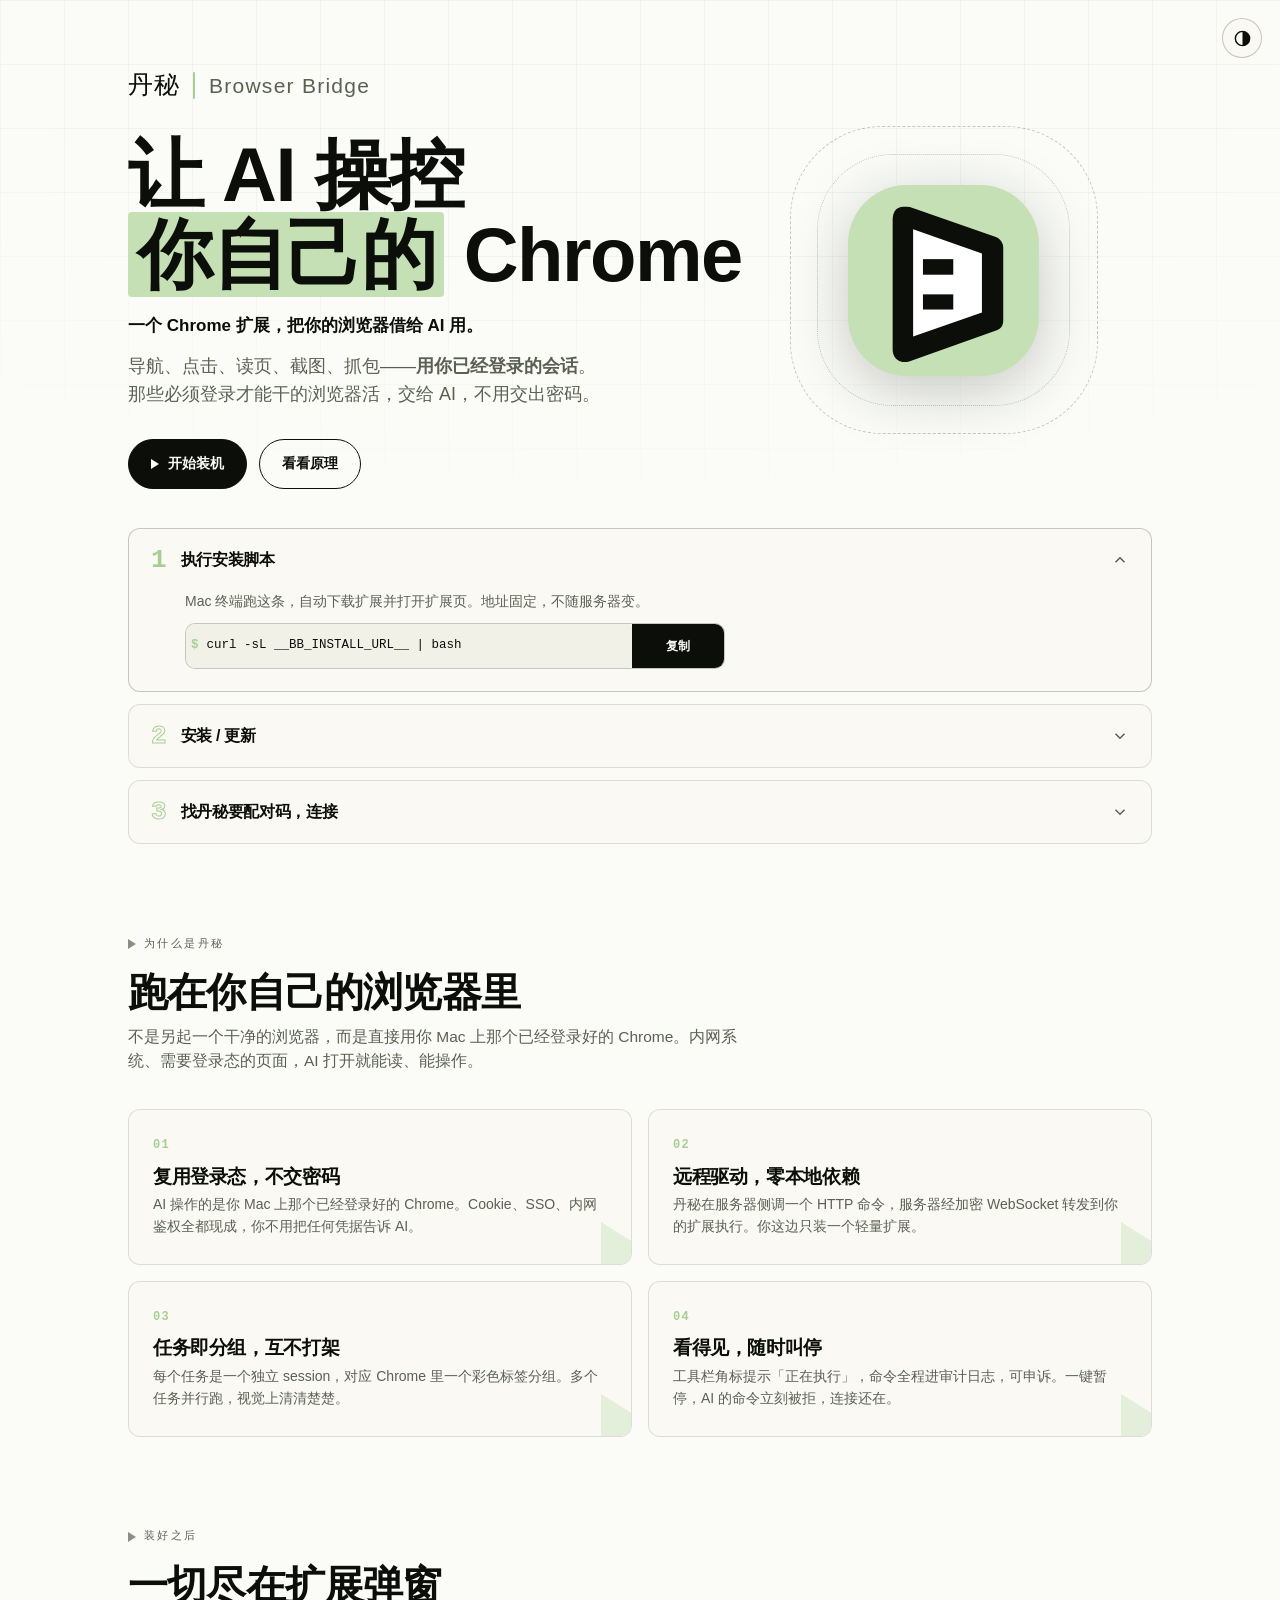
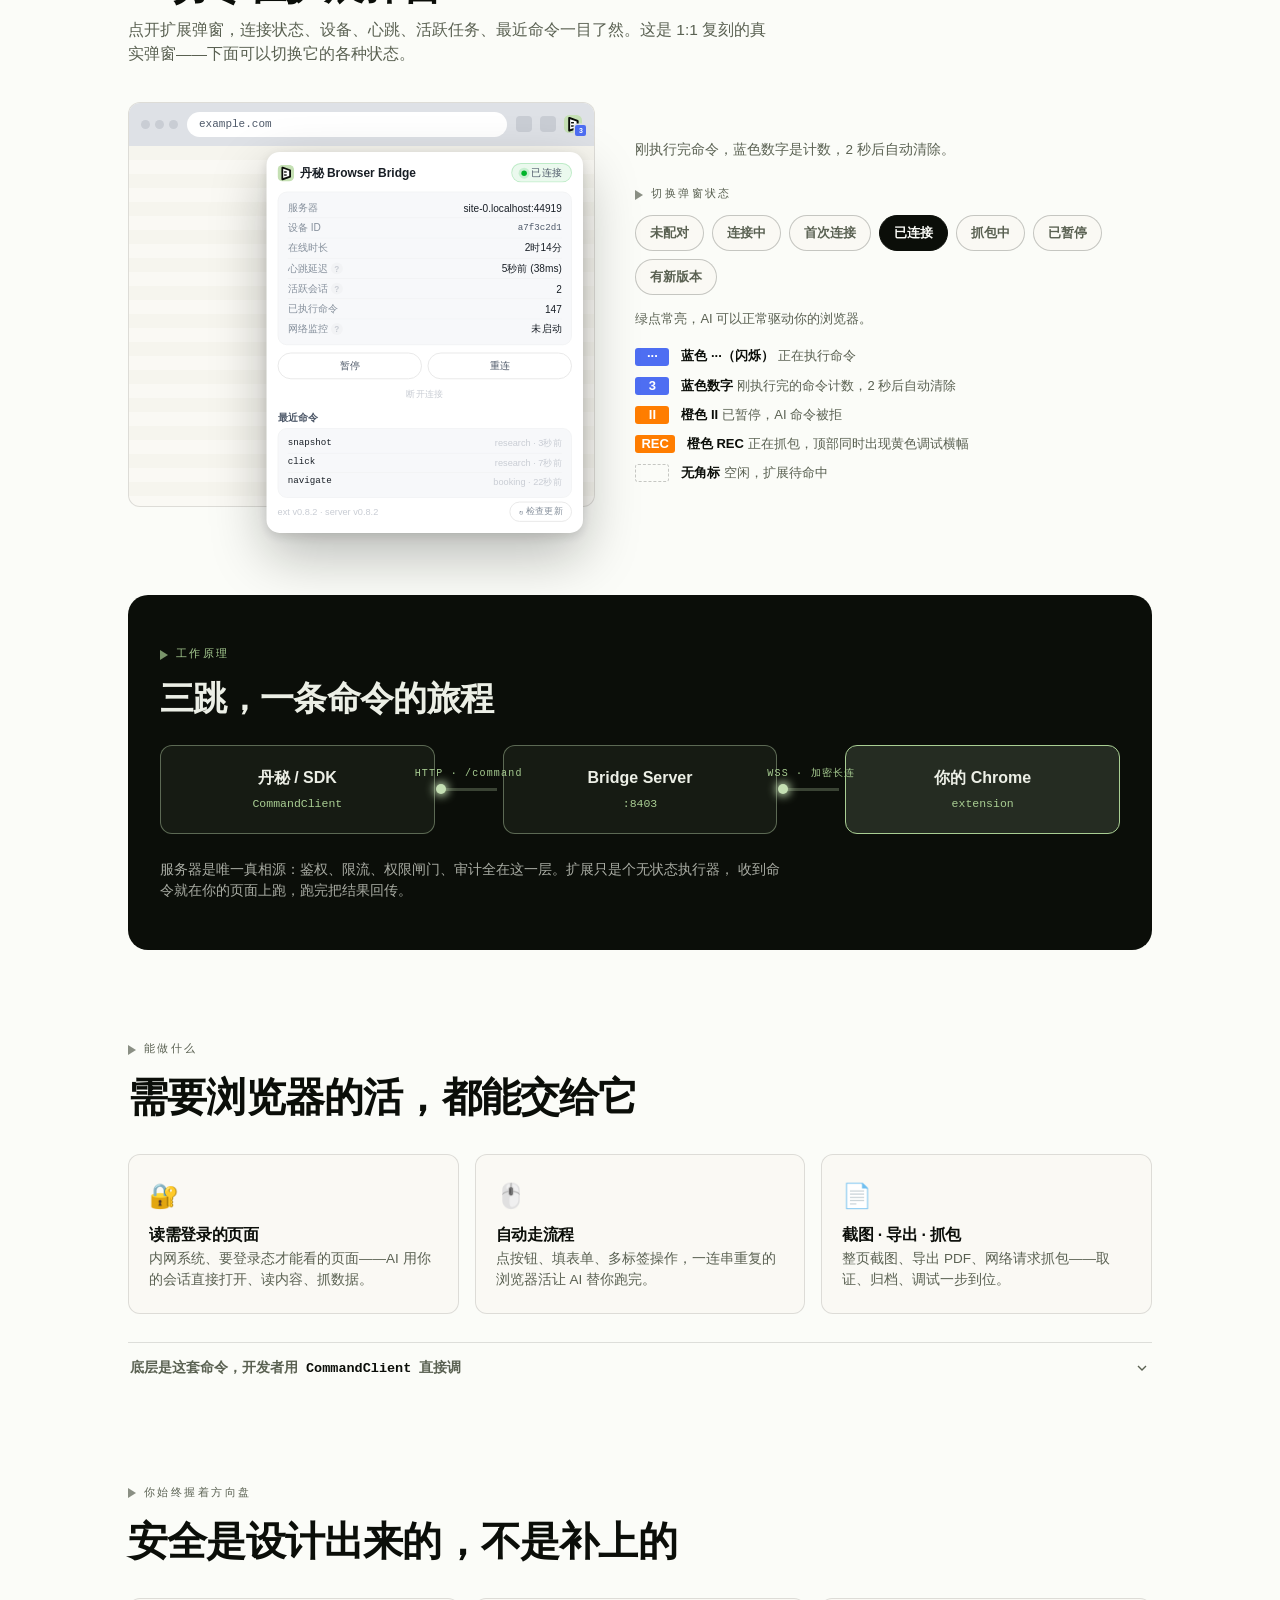
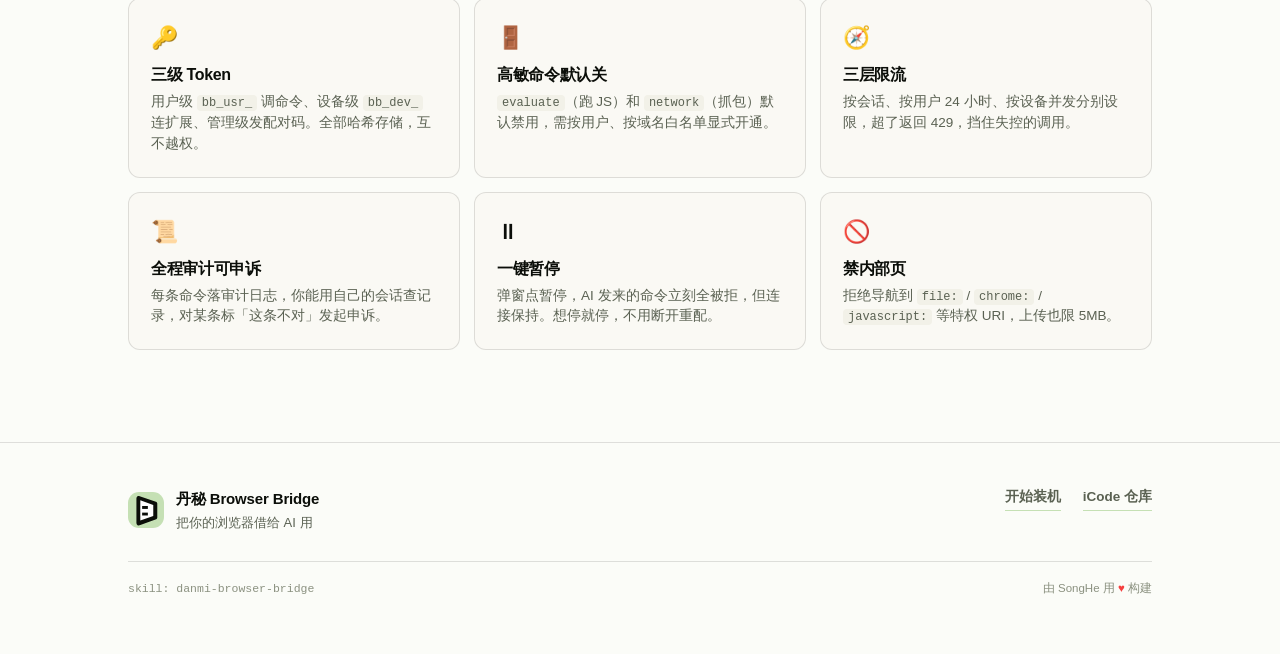
==== web/index.html @ 087a88fe "init: danmi-browser-bridge (open-source baseline) 跨机器 Chrome 自动化：AI Agent 从 server 驱动用户 Mac 上 Chrome" ====
<!doctype html>
<html lang="zh-CN">
<head>
<meta charset="utf-8">
<meta name="viewport" content="width=device-width, initial-scale=1">
<link rel="icon" type="image/svg+xml" href="data:image/svg+xml,%3Csvg%20width%3D%22128%22%20height%3D%22128%22%20viewBox%3D%2240%2037%20466%20466%22%20fill%3D%22none%22%20xmlns%3D%22http%3A%2F%2Fwww.w3.org%2F2000%2Fsvg%22%3E%20%3Crect%20x%3D%2240%22%20y%3D%2237%22%20width%3D%22466%22%20height%3D%22466%22%20rx%3D%22143%22%20fill%3D%22%23C5E0B4%22%2F%3E%20%3Cpath%20d%3D%22M176%2090%20C166%2090%20158%2094%20154%20101%20C151%20106%20149%20113%20149%20122%20V438%20C149%20451%20154%20460%20164%20466%20C171%20470%20182%20470%20191%20467%20L405%20391%20C414%20388%20419%20379%20419%20368%20V190%20C419%20178%20412%20169%20401%20164%20L191%2091%20C186%2090%20181%2090%20176%2090Z%22%20fill%3D%22black%22%2F%3E%20%3Cpolygon%20points%3D%22199%2C145%20367%2C204%20367%2C348%20199%2C407%22%20fill%3D%22white%22%2F%3E%20%3Crect%20x%3D%22223%22%20y%3D%22218%22%20width%3D%2274%22%20height%3D%2238%22%20fill%3D%22black%22%2F%3E%20%3Crect%20x%3D%22223%22%20y%3D%22304%22%20width%3D%2274%22%20height%3D%2237%22%20fill%3D%22black%22%2F%3E%20%3C%2Fsvg%3E">
<title>丹秘 Browser Bridge — 让 AI 操控你自己的 Chrome</title>
<style>
  /* ============================================================
     丹秘 Browser Bridge · 产品介绍页
     创意方向：「一盒会运行的磁带」— 鼠尾草绿 + 黑白几何 + 播放母题
     视觉语言取自 extension logo（icon.svg）
     ============================================================ */

  :root {
    /* —— 品牌世界：鼠尾草绿（logo 底色）—— */
    --sage:        #C5E0B4;
    --sage-deep:   #A9CE93;
    --sage-faint:  #E3EFDA;
    --sage-wash:   #EFF5E9;

    /* —— 骨架：黑白 —— */
    --ink:         #0B0E09;
    --ink-soft:    #2C3326;
    --paper:       #FAF9F4;
    --paper-2:     #F2F1E8;

    --bg:          #FBFCF8;
    --text:        #0B0E09;
    --muted:       #5A6152;
    --faint:       #8B9180;
    --line:        rgba(11,14,9,0.12);
    --line-2:      rgba(11,14,9,0.22);

    /* —— popup 实物展品：保持真实扩展蓝 —— */
    --pp-blue:     #4E6EF2;
    --pp-green:    #00B42A;
    --pp-orange:   #FF7D00;
    --pp-red:      #F53F3F;

    --mono: ui-monospace, "SF Mono", "JetBrains Mono", "Cascadia Code", Menlo, Consolas, monospace;
    --sans: -apple-system, BlinkMacSystemFont, "PingFang SC", "Hiragino Sans GB", "Microsoft YaHei", "Segoe UI", sans-serif;

    --r-sm: 6px;
    --r-md: 12px;
    --r-lg: 20px;
  }
  :root[data-theme='dark'] {
    --sage:        #8FBF77;
    --sage-deep:   #A9CE93;
    --sage-faint:  #243021;
    --sage-wash:   #1A231A;

    --ink:         #ECEFE6;
    --ink-soft:    #C5CBBC;
    --paper:       #161A14;
    --paper-2:     #1E241B;

    --bg:          #0E120D;
    --text:        #ECEFE6;
    --muted:       #9AA38E;
    --faint:       #69715E;
    --line:        rgba(236,239,230,0.12);
    --line-2:      rgba(236,239,230,0.22);
  }

  * { box-sizing: border-box; margin: 0; padding: 0; }

  html { scroll-behavior: smooth; }
  body {
    background: var(--bg);
    color: var(--text);
    font-family: var(--sans);
    -webkit-font-smoothing: antialiased;
    text-rendering: optimizeLegibility;
    line-height: 1.55;
    overflow-x: hidden;
  }

  /* 颗粒/网格氛围底 —— 不靠图片，纯 CSS */
  body::before {
    content: "";
    position: fixed; inset: 0;
    background-image:
      linear-gradient(var(--line) 1px, transparent 1px),
      linear-gradient(90deg, var(--line) 1px, transparent 1px);
    background-size: 64px 64px;
    opacity: 0.35;
    pointer-events: none;
    z-index: 0;
    mask-image: radial-gradient(ellipse 120% 80% at 50% 0%, #000 30%, transparent 75%);
    -webkit-mask-image: radial-gradient(ellipse 120% 80% at 50% 0%, #000 30%, transparent 75%);
  }

  .wrap { position: relative; z-index: 1; max-width: 1080px; margin: 0 auto; padding: 0 28px; }

  a { color: inherit; text-decoration: none; }

  /* —— mono 大写小标签（贯穿全站的节奏元素）—— */
  .label {
    font-family: var(--mono);
    font-size: 11px;
    letter-spacing: 0.22em;
    text-transform: uppercase;
    color: var(--muted);
    display: inline-flex; align-items: center; gap: 8px;
  }
  .label::before {
    content: ""; width: 0; height: 0;
    border-style: solid;
    border-width: 5px 0 5px 8px;
    border-color: transparent transparent transparent currentColor;
    opacity: 0.7;
  }

  h1, h2, h3 { font-weight: 800; letter-spacing: -0.02em; line-height: 1.05; }
  code, pre, .mono { font-family: var(--mono); }
  /* —— 主题切换 —— */
  .theme-toggle {
    position: fixed; top: 18px; right: 18px; z-index: 100;
    width: 40px; height: 40px;
    border: 1.5px solid var(--line-2);
    border-radius: 50%;
    background: var(--paper);
    color: var(--text);
    cursor: pointer;
    display: grid; place-items: center;
    transition: transform .2s, border-color .2s, background .2s;
  }
  .theme-toggle:hover { transform: rotate(-15deg) scale(1.08); border-color: var(--ink); }
  .theme-toggle svg { width: 19px; height: 19px; }
  .theme-toggle .ic { display: none; }
  :root:not([data-theme]) .ic-auto,
  :root[data-theme='light'] .ic-light,
  :root[data-theme='dark']  .ic-dark { display: block; }

  /* ============== HERO ============== */
  .hero { padding: 72px 0 24px; position: relative; overflow: hidden; }
  #heroParticles {
    position: absolute; inset: 0; width: 100%; height: 100%;
    z-index: 0; pointer-events: none;
    /* 让粒子向边缘淡出，中心（标题/logo）最清晰 */
    -webkit-mask-image: radial-gradient(ellipse 120% 100% at 50% 45%, #000 75%, transparent 100%);
    mask-image: radial-gradient(ellipse 120% 100% at 50% 45%, #000 75%, transparent 100%);
  }
  .hero .wrap { position: relative; z-index: 1; }
  .hero-grid {
    display: grid; grid-template-columns: 1.15fr 0.85fr;
    gap: 48px; align-items: center;
  }
  @media (max-width: 820px) { .hero-grid { grid-template-columns: 1fr; gap: 36px; } }

  /* —— 品牌字标：竖线分隔 · 细体丹秘（D2）—— */
  .brand-name {
    display: inline-flex; align-items: center; gap: 14px;
    font-size: clamp(22px, 3.4vw, 30px);
    letter-spacing: -0.01em; line-height: 1;
    margin-bottom: 18px;
  }
  .brand-name .cn {
    font-weight: 500; color: var(--ink);
    letter-spacing: .06em; font-size: .82em;
    margin-right: -.06em;
  }
  .brand-name .bar { width: 1.5px; height: .9em; background: var(--sage-deep); border-radius: 1px; }
  .brand-name .en { font-weight: 400; color: var(--muted); font-size: .7em; letter-spacing: .06em; }

  .hero h1 {
    font-size: clamp(40px, 7vw, 76px);
    margin: 18px 0 22px;
  }
  .hero h1 .accent {
    background: var(--sage);
    color: var(--ink);
    padding: 0 0.12em;
    box-decoration-break: clone;
    -webkit-box-decoration-break: clone;
    border-radius: 4px;
  }
  /* 「你自己的 Chrome」整段强制同一行，不被高亮块的 padding 挤断 */
  .hero h1 .hl-line { white-space: nowrap; }
  .hero .tagline {
    font-size: clamp(15px, 1.8vw, 17px);
    font-weight: 600; color: var(--text);
    margin: -4px 0 14px;
  }
  .hero .lead {
    font-size: clamp(15px, 1.9vw, 18px);
    color: var(--muted);
    max-width: 32em;
    margin-bottom: 30px;
  }

  /* 巨型 logo glyph */
  .glyph-stage {
    aspect-ratio: 1; width: 100%; max-width: 340px;
    margin: 0 auto;
    position: relative;
    display: grid; place-items: center;
  }
  .glyph-stage .ring {
    position: absolute; inset: 0;
    border: 1.5px dashed var(--line-2);
    border-radius: 30%;
    animation: spin 38s linear infinite;
  }
  .glyph-stage .ring.r2 { inset: 9%; animation-duration: 26s; animation-direction: reverse; border-style: dotted; }
  @keyframes spin { to { transform: rotate(360deg); } }
  .glyph {
    width: 62%; height: 62%;
    filter: drop-shadow(0 14px 30px rgba(11,14,9,0.22));
    animation: breathe 4.5s ease-in-out infinite;
  }
  @keyframes breathe { 0%,100% { transform: scale(1); } 50% { transform: scale(1.04); } }

  /* CTA */
  .cta-row { display: flex; flex-wrap: wrap; gap: 12px; align-items: center; }
  .btn {
    display: inline-flex; align-items: center; gap: 9px;
    padding: 13px 22px;
    background: var(--ink); color: var(--bg);
    border: 1.5px solid var(--ink);
    border-radius: 999px;
    font-weight: 700; font-size: 14px;
    cursor: pointer;
    transition: transform .15s, box-shadow .15s;
  }
  .btn:hover { transform: translateY(-2px); box-shadow: 0 8px 22px rgba(11,14,9,0.2); }
  .btn.ghost { background: transparent; color: var(--text); }
  .btn .tri { width:0;height:0;border-style:solid;border-width:5px 0 5px 8px;border-color:transparent transparent transparent currentColor; }

  /* 一键命令复制条 */
  .cmd-pill {
    margin-top: 20px;
    display: flex; align-items: stretch; gap: 0;
    border: 1.5px solid var(--line-2);
    border-radius: 10px;
    overflow: hidden;
    max-width: 540px; height: 46px;
    background: var(--paper);
  }
  .cmd-pill code {
    flex: 1; min-width: 0; padding: 0 14px;
    font-size: 12.5px; color: var(--text);
    white-space: nowrap; overflow: hidden; text-overflow: ellipsis;
    display: flex; align-items: center;
  }
  .cmd-pill .dollar { color: var(--sage-deep); margin-right: 8px; font-weight: 700; flex: 0 0 auto; }
  .cmd-pill button {
    flex: 0 0 auto; padding: 0 16px; min-width: 92px;
    background: var(--ink); color: var(--bg);
    border: 0; cursor: pointer;
    font-family: var(--sans); font-size: 12px; font-weight: 700;
    white-space: nowrap;
  }
  .cmd-pill button.ok { background: var(--pp-green); }
  /* ============== 通用 section ============== */
  section { padding: 44px 0; position: relative; }
  #install { padding-top: 16px; }
  .sec-head { margin-bottom: 36px; max-width: 40em; }
  .sec-head h2 { font-size: clamp(26px, 4vw, 40px); margin: 14px 0 12px; }
  .sec-head p { color: var(--muted); font-size: 15.5px; }

  /* —— 核心价值卡 —— */
  .values { display: grid; grid-template-columns: repeat(2, 1fr); gap: 16px; }
  @media (max-width: 720px) { .values { grid-template-columns: 1fr; } }
  .val {
    border: 1.5px solid var(--line);
    border-radius: var(--r-md);
    background: var(--paper);
    padding: 26px 24px;
    position: relative; overflow: hidden;
    transition: transform .18s, border-color .18s;
  }
  .val:hover { transform: translateY(-3px); border-color: var(--ink); }
  .val .num {
    font-family: var(--mono); font-size: 12px; color: var(--sage-deep);
    font-weight: 700; letter-spacing: 0.1em;
  }
  .val h3 { font-size: 19px; margin: 12px 0 8px; }
  .val p { color: var(--muted); font-size: 14px; }
  /* 卡角的播放三角水印 */
  .val::after {
    content: ""; position: absolute; right: -18px; bottom: -18px;
    width: 0; height: 0;
    border-style: solid;
    border-width: 30px 0 30px 48px;
    border-color: transparent transparent transparent var(--sage-faint);
    transition: border-color .18s;
  }
  .val:hover::after { border-left-color: var(--sage); }

  /* ============== 架构信号图 ============== */
  /* 架构面板：永远深色（不随明暗主题翻转），用固定色值 */
  .arch {
    background: #0B0E09;
    border-radius: var(--r-lg);
    padding: 48px 32px;
    color: #ECEFE6;
    position: relative; overflow: hidden;
  }
  .arch .label { color: #A9CE93; }
  .arch h2 { color: #ECEFE6; }
  .arch-flow {
    display: grid; grid-template-columns: 1fr auto 1fr auto 1fr;
    align-items: center; gap: 0;
    margin-top: 28px;
  }
  @media (max-width: 760px) {
    .arch-flow { grid-template-columns: 1fr; gap: 0; }
    .arch-flow .wire { transform: rotate(90deg); height: 48px; }
  }
  .node {
    border: 1.5px solid rgba(197,224,180,0.4);
    border-radius: var(--r-md);
    padding: 20px 16px; text-align: center;
    background: rgba(197,224,180,0.06);
  }
  .node .nt { font-weight: 800; font-size: 16px; margin-bottom: 4px; color: #ECEFE6; }
  .node .ns { font-family: var(--mono); font-size: 11.5px; color: #A9CE93; }
  .node.you { border-color: #A9CE93; background: rgba(197,224,180,0.14); }

  .wire { position: relative; height: 3px; background: rgba(197,224,180,0.25); margin: 0 6px; min-width: 56px; }
  .wire .proto {
    position: absolute; top: -22px; left: 50%; transform: translateX(-50%);
    font-family: var(--mono); font-size: 10px; letter-spacing: 0.12em;
    color: #A9CE93; white-space: nowrap;
  }
  .wire .signal {
    position: absolute; top: 50%; left: 0; transform: translate(-50%,-50%);
    width: 10px; height: 10px; border-radius: 50%;
    background: #C5E0B4;
    box-shadow: 0 0 10px 2px #C5E0B4;
    animation: flow 2.2s ease-in-out infinite;
  }
  .wire:nth-of-type(4) .signal { animation-delay: 1.1s; }
  @keyframes flow { 0% { left: 0; opacity: 0; } 15% { opacity: 1; } 85% { opacity: 1; } 100% { left: 100%; opacity: 0; } }

  /* ============== 能力清单 ============== */
  .caps { display: grid; grid-template-columns: repeat(2,1fr); gap: 10px 28px; }
  @media (max-width: 720px) { .caps { grid-template-columns: 1fr; } }
  .cap {
    display: flex; align-items: baseline; gap: 12px;
    padding: 13px 4px;
    border-bottom: 1px solid var(--line);
  }
  .cap .bars { flex: 0 0 auto; display: flex; flex-direction: column; gap: 3px; padding-top: 4px; }
  .cap .bars i { display: block; width: 16px; height: 3px; background: var(--ink); border-radius: 1px; }
  .cap .bars i:last-child { width: 10px; background: var(--sage-deep); }
  .cap code { font-size: 13.5px; font-weight: 700; color: var(--text); }
  .cap .desc { color: var(--muted); font-size: 13px; margin-left: auto; text-align: right; }
  .cap .gate {
    font-family: var(--mono); font-size: 9.5px; letter-spacing: 0.08em;
    color: var(--pp-orange); border: 1px solid var(--pp-orange);
    border-radius: 4px; padding: 1px 5px; margin-left: 8px; white-space: nowrap;
  }

  /* 场景卡（普通用户视角）*/
  .scenes { display: grid; grid-template-columns: repeat(3,1fr); gap: 16px; margin-bottom: 28px; }
  @media (max-width: 720px) { .scenes { grid-template-columns: 1fr; } }
  .scene {
    border: 1.5px solid var(--line); border-radius: var(--r-md);
    background: var(--paper); padding: 22px 20px;
    transition: transform .18s, border-color .18s;
  }
  .scene:hover { transform: translateY(-3px); border-color: var(--ink); }
  .scene .ico { font-size: 24px; }
  .scene h3 { font-size: 16px; margin: 12px 0 6px; }
  .scene p { color: var(--muted); font-size: 13.5px; margin: 0; }

  /* 命令清单折叠 */
  .caps-fold { border-top: 1px solid var(--line); }
  .caps-toggle {
    display: flex; align-items: center; gap: 8px; width: 100%;
    padding: 16px 2px; background: transparent; border: 0; cursor: pointer;
    font-family: inherit; color: var(--muted); font-size: 13.5px; font-weight: 600;
    text-align: left;
  }
  .caps-toggle:hover { color: var(--text); }
  .caps-toggle .mono { font-family: var(--mono); color: var(--text); }
  .caps-toggle .chev { margin-left: auto; width: 16px; height: 16px; transition: transform .2s; }
  .caps-fold.open .caps-toggle .chev { transform: rotate(180deg); }
  .caps-wrap { display: grid; grid-template-rows: 0fr; transition: grid-template-rows .25s ease; }
  .caps-fold.open .caps-wrap { grid-template-rows: 1fr; }
  .caps-wrap > .inner { overflow: hidden; }

  /* ============== popup 实物展品（1:1 复刻真实扩展 popup.css）============== */
  /* —— 真实场景：左侧 mock 浏览器(popup 悬浮其上)，右侧切换器+图例 —— */
  .exhibit-stage { display: grid; grid-template-columns: 0.95fr 1.05fr; gap: 40px; align-items: center; }
  @media (max-width: 820px) { .exhibit-stage { grid-template-columns: 1fr; } }
  .stage { position: relative; }
  .stage .mock-browser { margin-top: 0; }
  /* 加高页面区，给悬浮 popup 留出空间 */
  .stage .mb-page { height: 360px; }
  /* popup 悬浮：绝对定位，右上角对齐工具栏 icon 下方 */
  .stage .popup {
    position: absolute; top: 50px; right: 12px; z-index: 5; margin: 0;
    transform: scale(0.92); transform-origin: top right;
  }
  @media (max-width: 820px) {
    .stage .popup { position: static; margin: 14px auto 0; transform: none; }
    .stage .mb-page { height: 120px; }
  }

  .exhibit { display: grid; grid-template-columns: 0.9fr 1.1fr; gap: 40px; align-items: center; }
  @media (max-width: 820px) { .exhibit { grid-template-columns: 1fr; } }

  /* —— popup 内部局部变量，严格对齐 extension/src/popup/popup.css —— */
  .popup {
    --pbg:#fff; --pcard:#F7F8FA; --pborder:#E8E8E8; --pborder-l:#F2F3F5;
    --pt1:#181E25; --pt2:#4E5969; --pt3:#86909C; --pt4:#C9CDD4;
    --pacc:#4E6EF2; --pacc-bg:rgba(78,110,242,0.06);
    --pok:#00B42A; --pok-bg:rgba(0,180,42,0.08); --pwarn:#FF7D00; --pdanger:#F53F3F;
    /* 真实弹窗：body{width:320px} + #app{padding:12px}，body 默认 content-box，
       所以内容区 320px、含 padding 总宽 344px。这里用 content-box 严格还原。 */
    box-sizing: content-box;
    width: 320px; margin: 0 auto;
    background: var(--pbg); color: var(--pt1);
    border-radius: 14px;
    box-shadow: 0 24px 60px rgba(11,14,9,0.28), 0 4px 12px rgba(11,14,9,0.12);
    font-family: -apple-system, BlinkMacSystemFont, "PingFang SC", "Hiragino Sans GB", sans-serif;
    font-size: 12px;
    line-height: normal;
    padding: 12px;
    position: relative;
    transition: box-shadow .3s;
  }
  .popup * { box-sizing: border-box; }
  /* 隔离页面全局 `section { padding:64px 0 }`：popup 内部的 <section> 不该继承它 */
  .popup .pp-view { padding: 0; margin: 0; }
  @media (max-width: 380px) { .popup { width: auto; max-width: 100%; } }
  .popup .hidden { display: none !important; }
  .popup.app-paused { box-shadow: inset 0 0 0 2px rgba(255,125,0,0.25), 0 24px 60px rgba(11,14,9,0.28); animation: ppPauseBorder 2.5s ease-in-out infinite; }
  @keyframes ppPauseBorder { 0%,100%{box-shadow:inset 0 0 0 2px rgba(255,125,0,0.15),0 24px 60px rgba(11,14,9,0.28)} 50%{box-shadow:inset 0 0 0 2px rgba(255,125,0,0.4),0 24px 60px rgba(11,14,9,0.28)} }

  .pp-head { display: flex; align-items: center; justify-content: space-between; margin-bottom: 10px; }
  .pp-brand { font-size: 13px; font-weight: 600; color: var(--pt1); display: flex; align-items: center; gap: 6px; }
  .pp-logo { width: 18px; height: 18px; border-radius: 4px; }
  .pp-pill {
    display: inline-flex; align-items: center; gap: 5px; padding: 2px 10px;
    border-radius: 20px; background: var(--pcard); border: 1px solid var(--pborder-l);
    font-size: 11px; color: var(--pt2); transition: all .3s;
  }
  .pp-pill.connected { background: var(--pok-bg); border-color: rgba(0,180,42,0.2); }
  .pp-dot { width: 6px; height: 6px; border-radius: 50%; background: var(--pt4); transition: all .4s; }
  .pp-dot.connected { background: var(--pok); box-shadow: 0 0 0 3px rgba(0,180,42,0.15); }
  .pp-dot.connecting { background: var(--pwarn); animation: ppPulse 1.2s infinite; }
  .pp-dot.disconnected { background: var(--pdanger); }
  .pp-dot.paused { background: var(--pwarn); }
  @keyframes ppPulse { 0%,100%{opacity:1} 50%{opacity:.3} }

  .pp-card { background: var(--pcard); border: 1px solid var(--pborder-l); border-radius: 10px; padding: 6px 10px; margin-bottom: 8px; }
  .pp-row { display: flex; justify-content: space-between; align-items: center; padding: 3px 0; }
  .pp-row + .pp-row { border-top: 1px solid var(--pborder-l); }
  .pp-k { color: var(--pt3); font-size: 11px; display: flex; align-items: center; gap: 3px; }
  .pp-v { color: var(--pt1); font-size: 11px; font-weight: 500; max-width: 180px; overflow: hidden; text-overflow: ellipsis; white-space: nowrap; }
  .pp-v.mono { font-family: var(--mono); font-size: 10px; color: var(--pt2); }
  .pp-v.warn { color: var(--pwarn); font-weight: 600; }
  .pp-tip { display: inline-flex; align-items: center; justify-content: center; width: 13px; height: 13px; border-radius: 50%; background: var(--pborder-l); color: var(--pt4); font-size: 9px; font-weight: 600; cursor: help; }

  .pp-btn-group { display: flex; gap: 6px; margin-bottom: 6px; }
  .pp-btn { width: 100%; padding: 6px 12px; border: none; border-radius: 20px; font-size: 11px; font-weight: 500; cursor: pointer; transition: all .15s; font-family: inherit; }
  .pp-btn-outline { flex: 1; background: var(--pbg); color: var(--pt2); border: 1px solid var(--pborder); }
  .pp-btn-outline:hover { border-color: var(--pacc); color: var(--pacc); background: var(--pacc-bg); }
  .pp-btn-ghost { width: 100%; background: transparent; color: var(--pt4); font-size: 10px; padding: 3px; border: none; cursor: pointer; margin-bottom: 8px; }
  .pp-btn-ghost:hover { color: var(--pdanger); }
  .pp-btn-primary { background: var(--pacc); color: #fff; margin-top: 10px; }
  .pp-btn-primary:hover { background: var(--pacc-hover, #3D5CE0); }

  .pp-sectitle { font-size: 11px; font-weight: 600; color: var(--pt2); margin-bottom: 4px; }
  .pp-hist { background: var(--pcard); border: 1px solid var(--pborder-l); border-radius: 10px; padding: 6px 10px; max-height: 105px; overflow-y: auto; }
  .pp-hist-empty { color: var(--pt4); font-size: 11px; text-align: center; padding: 6px 0; }
  .pp-hist ul { list-style: none; }
  .pp-hist li { display: flex; justify-content: space-between; padding: 3px 0; font-size: 10px; border-bottom: 1px solid var(--pborder-l); }
  .pp-hist li:last-child { border-bottom: none; }
  .pp-hist .c { color: var(--pt1); font-weight: 500; font-family: var(--mono); }
  .pp-hist .m { color: var(--pt4); }

  /* 暂停横幅 */
  .pp-pause { background: rgba(255,125,0,0.06); border: 1px solid rgba(255,125,0,0.2); border-radius: 10px; padding: 8px 10px; margin-bottom: 10px; display: flex; align-items: center; gap: 8px; }
  .pp-pause-ic { width: 26px; height: 26px; border-radius: 50%; background: rgba(255,125,0,0.12); display: grid; place-items: center; font-size: 12px; flex-shrink: 0; }
  .pp-pause-t { flex: 1; }
  .pp-pause-title { font-size: 11px; font-weight: 600; color: var(--pt1); }
  .pp-pause-desc { font-size: 10px; color: var(--pt3); }
  .pp-resume { background: var(--pwarn); color: #fff; border: none; border-radius: 20px; padding: 4px 12px; font-size: 10px; font-weight: 500; cursor: pointer; white-space: nowrap; font-family: inherit; }
  .pp-main.paused .pp-card, .pp-main.paused .pp-btn-group, .pp-main.paused .pp-btn-ghost,
  .pp-main.paused .pp-sectitle, .pp-main.paused .pp-hist { opacity: .45; filter: saturate(.3); pointer-events: none; transition: opacity .3s, filter .3s; }

  /* 新手引导卡 */
  .pp-guide { background: var(--pacc-bg); border: 1px solid rgba(78,110,242,0.15); border-radius: 10px; padding: 10px 12px; margin-bottom: 8px; }
  .pp-guide h4 { color: var(--pacc); font-size: 12px; margin-bottom: 6px; }
  .pp-guide ul { list-style: none; margin-bottom: 8px; }
  .pp-guide li { color: var(--pt2); font-size: 11px; padding: 2px 0; }
  .pp-guide li::before { content: "•"; color: var(--pacc); margin-right: 6px; }
  .pp-guide-note { color: var(--pt3); font-size: 10px; border-top: 1px solid rgba(78,110,242,0.1); padding-top: 6px; margin-top: 4px; }
  .pp-guide-x { display: block; margin-left: auto; background: var(--pacc); color: #fff; border: none; border-radius: 20px; padding: 4px 12px; font-size: 10px; font-weight: 500; cursor: pointer; font-family: inherit; }

  /* 配对视图 */
  .pp-hint { color: var(--pt3); font-size: 11px; margin-bottom: 10px; }
  .pp-flabel { display: block; color: var(--pt3); font-size: 11px; margin: 8px 0 2px; }
  .pp-input { width: 100%; padding: 6px 10px; border: 1px solid var(--pborder); border-radius: 8px; font-size: 12px; color: var(--pt1); background: var(--pbg); outline: none; font-family: inherit; }
  .pp-input::placeholder { color: var(--pt4); }

  /* 升级横幅 */
  .pp-upd { border-radius: 10px; padding: 8px 10px; margin-bottom: 8px; }
  .pp-upd.info { background: var(--pacc-bg); border: 1px solid rgba(78,110,242,0.15); }
  .pp-upd.warn { background: #FFF7E6; border: 1px solid #FFD591; }
  .pp-upd-head { display: flex; align-items: center; justify-content: space-between; margin-bottom: 6px; }
  .pp-upd-title { font-size: 12px; font-weight: 600; }
  .pp-upd.info .pp-upd-title { color: var(--pacc); }
  .pp-upd.warn .pp-upd-title { color: #D46B08; }
  .pp-upd-ver { font-size: 11px; margin-bottom: 6px; display: flex; align-items: baseline; gap: 5px; }
  .pp-upd-ver .vo { color: var(--pt4); text-decoration: line-through; font-family: var(--mono); font-size: 10px; }
  .pp-upd-ver .va { color: var(--pt4); font-size: 10px; }
  .pp-upd-ver .vn { font-weight: 600; font-family: var(--mono); }
  .pp-upd.info .vn { color: var(--pacc); }
  .pp-upd.warn .vn { color: #D46B08; }
  .pp-upd-x { background: none; border: none; cursor: pointer; color: var(--pt4); font-size: 13px; line-height: 1; padding: 0; }
  .pp-upd-step { font-size: 10px; color: var(--pt3); display: flex; align-items: center; gap: 4px; margin-bottom: 3px; }
  .pp-upd-num { display: inline-flex; align-items: center; justify-content: center; width: 13px; height: 13px; border-radius: 50%; color: #fff; font-size: 9px; font-weight: 600; }
  .pp-upd.info .pp-upd-num { background: var(--pacc); }
  .pp-upd.warn .pp-upd-num { background: var(--pwarn); }
  .pp-copybox { display: flex; align-items: center; gap: 6px; background: var(--pbg); border: 1px solid var(--pborder); border-radius: 6px; padding: 5px 8px; margin-bottom: 6px; }
  .pp-copybox code { flex: 1; font-family: var(--mono); font-size: 10px; color: var(--pt2); overflow: hidden; text-overflow: ellipsis; white-space: nowrap; }
  .pp-copybox .ci { color: var(--pacc); font-size: 11px; }

  .pp-foot { margin-top: 4px; display: flex; align-items: center; justify-content: space-between; }
  .pp-foot-ver { color: var(--pt4); font-size: 10px; }
  .pp-check { background: none; border: 1px solid var(--pborder); border-radius: 20px; padding: 3px 9px; font-size: 10px; color: var(--pt3); cursor: pointer; display: inline-flex; align-items: center; gap: 3px; font-family: inherit; }
  .pp-check:hover { border-color: var(--pacc); color: var(--pacc); background: var(--pacc-bg); }

  /* —— 原型控制器 —— */
  .proto-ctl { margin-top: 22px; }
  .proto-ctl .pc-label { margin-bottom: 12px; }
  .pc-tabs { display: flex; flex-wrap: wrap; gap: 8px; }
  .pc-tab {
    padding: 8px 14px; border-radius: 999px; border: 1.5px solid var(--line-2);
    background: var(--paper); color: var(--muted); font-size: 13px; font-weight: 600;
    cursor: pointer; transition: all .15s; font-family: inherit;
  }
  .pc-tab:hover { border-color: var(--ink); color: var(--text); }
  .pc-tab.active { background: var(--ink); color: var(--bg); border-color: var(--ink); }
  .pc-hint { margin-top: 14px; color: var(--muted); font-size: 13px; min-height: 1.5em; }

  /* 角标 mock 浏览器（取自 badge-prototype 的工具栏设计）*/
  .mock-browser {
    border: 1px solid var(--line); border-radius: var(--r-md);
    background: var(--paper); overflow: hidden; margin-top: 14px;
  }
  /* 灰色工具栏条 */
  .mb-toolbar {
    background: #DEE1E6; padding: 9px 12px;
    display: flex; align-items: center; gap: 9px;
  }
  :root[data-theme='dark'] .mb-toolbar { background: #2A2F27; }
  .mb-dots { display: flex; gap: 5px; flex: 0 0 auto; }
  .mb-dots i { width: 9px; height: 9px; border-radius: 50%; background: #C9CDD4; display: block; }
  :root[data-theme='dark'] .mb-dots i { background: #4a5142; }
  .mb-url {
    flex: 1; background: #fff; border-radius: 14px; padding: 4px 12px;
    font-family: var(--mono); font-size: 11px; color: #4E5969; white-space: nowrap; overflow: hidden; text-overflow: ellipsis;
  }
  :root[data-theme='dark'] .mb-url { background: #161A14; color: #9AA38E; }
  .mb-icons { display: flex; gap: 8px; align-items: center; flex: 0 0 auto; }
  .mb-other { width: 16px; height: 16px; background: #C9CDD4; border-radius: 4px; }
  :root[data-theme='dark'] .mb-other { background: #4a5142; }
  /* 真实扩展图标 + 角标 */
  .mb-ext { width: 18px; height: 18px; position: relative; display: inline-block; }
  .mb-ext svg { width: 18px; height: 18px; display: block; border-radius: 3px; }
  .mb-badge {
    position: absolute; bottom: -3px; right: -4px;
    min-width: 11px; height: 11px; padding: 0 2px; border-radius: 2px;
    font: 700 7px/11px Arial, sans-serif; text-align: center; color: #fff;
    white-space: nowrap; box-shadow: 0 0 0 1.5px #DEE1E6;
  }
  :root[data-theme='dark'] .mb-badge { box-shadow: 0 0 0 1.5px #2A2F27; }
  .mb-badge.hidden { display: none; }
  .mb-badge.blink, .badge-chip.blink { animation: badgeBlink 0.8s infinite; }
  @keyframes badgeBlink { 0%,100%{opacity:1} 50%{opacity:.4} }
  /* 黄色调试横幅 */
  .mb-debugbar {
    background: #FFF7E6; border-top: 1px solid #FFD591;
    color: #D46B08; font-size: 11px; padding: 7px 12px;
    display: flex; align-items: center; gap: 7px;
  }
  :root[data-theme='dark'] .mb-debugbar { background: #2e2510; border-top-color: #5a4410; color: #ffc080; }
  .mb-debugbar.hidden { display: none; }
  .mb-page {
    height: 64px; background: repeating-linear-gradient(180deg, var(--paper-2) 0 14px, transparent 14px 28px);
    opacity: .5;
  }
  /* 当前状态读数 */
  .mb-caption { margin-top: 14px; font-size: 13.5px; color: var(--muted); }
  .mb-caption b { color: var(--text); font-weight: 700; }

  /* 角标图例 */
  .badges { display: flex; flex-direction: column; gap: 11px; margin-top: 18px; }
  .badge-row { display: flex; align-items: center; gap: 12px; }
  .badge-chip {
    flex: 0 0 auto; min-width: 34px; height: 18px; border-radius: 3px;
    color:#fff; font: 700 10px/1 Arial, sans-serif;
    display: inline-flex; align-items: center; justify-content: center; padding: 0 6px;
  }
  .badge-row span { font-size: 13px; color: var(--muted); line-height: 1.4; }
  .badge-row b { color: var(--text); font-weight: 700; margin-right: 4px; }
  .badge-row span.badge-chip { color: #fff; }
  .badge-chip.none { background: transparent; border: 1px dashed var(--line-2); }


  /* ============== 安全模型 ============== */
  .sec-grid { display: grid; grid-template-columns: repeat(3,1fr); gap: 14px; }
  @media (max-width: 760px) { .sec-grid { grid-template-columns: 1fr; } }
  .sec-card { border: 1.5px solid var(--line); border-radius: var(--r-md); padding: 22px; background: var(--paper); }
  .sec-card .ico { font-size: 22px; }
  .sec-card h3 { font-size: 16px; margin: 12px 0 8px; }
  .sec-card p { color: var(--muted); font-size: 13.5px; }
  .sec-card code { background: var(--paper-2); padding: 1px 5px; border-radius: 4px; font-size: 12px; }

  /* ============== 装机步骤（竖向可折叠）============== */
  .steps { display: flex; flex-direction: column; gap: 12px; }
  .step {
    border: 1.5px solid var(--line); border-radius: var(--r-md);
    background: var(--paper); overflow: hidden; transition: border-color .15s;
  }
  .step.open { border-color: var(--line-2); }
  /* 可点击的步骤头 */
  .step-head {
    display: flex; align-items: center; gap: 14px; width: 100%;
    padding: 18px 22px; cursor: pointer; user-select: none;
    background: transparent; border: 0; text-align: left; font-family: inherit;
  }
  .step-head:hover { background: var(--paper-2); }
  .step .sn {
    flex: 0 0 auto; font-family: var(--mono); font-weight: 800; font-size: 26px;
    line-height: 1; -webkit-text-stroke: 1px var(--sage-deep); color: transparent;
  }
  .step.open .sn { -webkit-text-stroke: 0; color: var(--sage-deep); }
  .step-head h3 { font-size: 16px; margin: 0; flex: 1; color: var(--text); }
  .step-head .chev {
    flex: 0 0 auto; width: 18px; height: 18px; color: var(--muted);
    transition: transform .2s;
  }
  .step.open .step-head .chev { transform: rotate(180deg); }
  /* 折叠体 */
  .step-body {
    display: grid; grid-template-rows: 0fr;
    transition: grid-template-rows .25s ease;
  }
  .step.open .step-body { grid-template-rows: 1fr; }
  .step-body > .inner { overflow: hidden; }
  .step-body .pad { padding: 0 22px 22px 56px; }
  .step-body p { color: var(--muted); font-size: 14px; margin: 0 0 10px; }
  /* popup 内的文字不受装机区 .step-body p 影响（严格沿用 popup 自身样式） */
  .step-body .popup p.pp-hint { color: var(--pt3); font-size: 11px; margin: 0 0 10px; }
  .step-body code { background: var(--paper-2); padding: 1px 5px; border-radius: 4px; font-size: 12.5px; }

  /* 第二步：新装 / 更新两种情况并排 */
  .variant-grid { display: grid; grid-template-columns: 1fr 1fr; gap: 14px; }
  @media (max-width: 640px) { .variant-grid { grid-template-columns: 1fr; } }
  .variant {
    border: 1px solid var(--line); border-radius: var(--r-md);
    padding: 16px 18px; background: var(--bg);
  }
  .variant-tag {
    display: inline-block; font-family: var(--mono); font-size: 10px;
    letter-spacing: .08em; padding: 2px 8px; border-radius: 999px; margin-bottom: 8px;
  }
  .variant-tag.fresh { background: var(--sage-faint); color: var(--sage-deep); }
  .variant-tag.upgrade { background: rgba(78,110,242,0.1); color: var(--pp-blue); }
  .variant p { margin: 0; }

  /* 第三步：popup 配对原型 + 编号标注 */
  .pair-demo { display: flex; gap: 40px; align-items: center; flex-wrap: wrap; margin-top: 8px; }
  .annot { flex: 1; min-width: 220px; display: flex; flex-direction: column; gap: 16px; }
  .annot-row { display: flex; align-items: flex-start; gap: 12px; }
  .annot-num {
    flex: 0 0 auto; width: 22px; height: 22px; border-radius: 50%;
    background: var(--ink); color: var(--bg); font: 700 12px/22px var(--mono);
    text-align: center;
  }
  .annot-row .t { font-size: 13.5px; color: var(--text); }
  .annot-row .t b { color: var(--text); }
  .annot-row .t span { color: var(--muted); display: block; font-size: 12.5px; margin-top: 2px; }

  /* ============== footer ============== */
  footer { border-top: 1px solid var(--line); padding: 44px 0 56px; margin-top: 48px; }
  .foot-top { display: flex; justify-content: space-between; align-items: flex-start; flex-wrap: wrap; gap: 24px; }
  .foot-brand { display: flex; align-items: center; gap: 12px; }
  .foot-logo { width: 36px; height: 36px; border-radius: 8px; flex: 0 0 auto; }
  .fb-name { font-weight: 800; font-size: 15px; letter-spacing: -0.01em; }
  .fb-tag { color: var(--muted); font-size: 13px; margin-top: 2px; }
  .foot-links { display: flex; gap: 22px; flex-wrap: wrap; }
  .foot-links a { font-size: 13.5px; color: var(--muted); font-weight: 600; border-bottom: 1.5px solid var(--sage); padding-bottom: 2px; }
  .foot-links a:hover { color: var(--text); }
  .foot-bottom { margin-top: 28px; padding-top: 18px; border-top: 1px solid var(--line); display: flex; justify-content: space-between; align-items: center; flex-wrap: wrap; gap: 10px; }
  .foot-bottom .mono { font-family: var(--mono); font-size: 11.5px; color: var(--faint); }
  .foot-credit { font-size: 11.5px; color: var(--faint); }
  .foot-credit .heart { color: #F53F3F; animation: heartbeat 1.4s ease-in-out infinite; display: inline-block; }
  @keyframes heartbeat { 0%,100%{transform:scale(1)} 50%{transform:scale(1.25)} }

  /* —— 开屏交错揭示 —— */
  .reveal { opacity: 0; transform: translateY(18px); animation: rise .7s cubic-bezier(.2,.7,.2,1) forwards; }
  @keyframes rise { to { opacity: 1; transform: none; } }

  @media (prefers-reduced-motion: reduce) {
    *, *::before, *::after { animation: none !important; transition: none !important; }
    .reveal { opacity: 1; transform: none; }
  }
</style>
</head>
<body>
<button class="theme-toggle" id="themeBtn" aria-label="切换主题">
  <svg class="ic ic-auto" viewBox="0 0 24 24" fill="none" stroke="currentColor" stroke-width="1.8"><circle cx="12" cy="12" r="9"/><path d="M12 3a9 9 0 0 1 0 18z" fill="currentColor" stroke="none"/></svg>
  <svg class="ic ic-light" viewBox="0 0 24 24" fill="none" stroke="currentColor" stroke-width="1.8" stroke-linecap="round"><circle cx="12" cy="12" r="4"/><path d="M12 2v2M12 20v2M4.9 4.9l1.4 1.4M17.7 17.7l1.4 1.4M2 12h2M20 12h2M4.9 19.1l1.4-1.4M17.7 6.3l1.4-1.4"/></svg>
  <svg class="ic ic-dark" viewBox="0 0 24 24" fill="none" stroke="currentColor" stroke-width="1.8" stroke-linecap="round" stroke-linejoin="round"><path d="M21 12.8A9 9 0 1 1 11.2 3a7 7 0 0 0 9.8 9.8z"/></svg>
</button>

<!-- ============== HERO ============== -->
<header class="hero">
  <canvas id="heroParticles" aria-hidden="true"></canvas>
  <div class="wrap">
    <div class="hero-grid">
      <div>
        <div class="brand-name reveal" style="animation-delay:.05s"><span class="cn">丹秘</span><span class="bar"></span><span class="en">Browser Bridge</span></div>
        <h1 class="reveal" style="animation-delay:.12s">让 AI 操控<br><span class="hl-line"><span class="accent">你自己的</span> Chrome</span></h1>
        <p class="tagline reveal" style="animation-delay:.16s">一个 Chrome 扩展，把你的浏览器借给 AI 用。</p>
        <p class="lead reveal" style="animation-delay:.2s">
          导航、点击、读页、截图、抓包——<b>用你已经登录的会话</b>。<br>
          那些必须登录才能干的浏览器活，交给 AI，不用交出密码。
        </p>
        <div class="cta-row reveal" style="animation-delay:.28s">
          <a class="btn" href="#install"><span class="tri"></span>开始装机</a>
          <a class="btn ghost" href="#how">看看原理</a>
        </div>
      </div>
      <div class="reveal" style="animation-delay:.24s">
        <div class="glyph-stage">
          <div class="ring"></div>
          <div class="ring r2"></div>
          <svg class="glyph" viewBox="40 37 466 466" xmlns="http://www.w3.org/2000/svg">
            <rect x="40" y="37" width="466" height="466" rx="143" fill="#C5E0B4"/>
            <path d="M176 90 C166 90 158 94 154 101 C151 106 149 113 149 122 V438 C149 451 154 460 164 466 C171 470 182 470 191 467 L405 391 C414 388 419 379 419 368 V190 C419 178 412 169 401 164 L191 91 C186 90 181 90 176 90Z" fill="#0B0E09"/>
            <polygon points="199,145 367,204 367,348 199,407" fill="#fff"/>
            <rect x="223" y="218" width="74" height="38" fill="#0B0E09"/>
            <rect x="223" y="304" width="74" height="37" fill="#0B0E09"/>
          </svg>
        </div>
      </div>
    </div>
  </div>
</header>

<!-- ============== 装机步骤 ============== -->
<section id="install">
  <div class="wrap">
    <div class="steps" id="steps">
      <!-- 步骤 1 -->
      <div class="step open">
        <button class="step-head" type="button">
          <span class="sn">1</span>
          <h3>执行安装脚本</h3>
          <svg class="chev" viewBox="0 0 24 24" fill="none" stroke="currentColor" stroke-width="2"><path d="M6 9l6 6 6-6"/></svg>
        </button>
        <div class="step-body"><div class="inner"><div class="pad">
          <p>Mac 终端跑这条，自动下载扩展并打开扩展页。地址固定，不随服务器变。</p>
          <div class="cmd-pill" style="margin-top:0;">
            <code><span class="dollar">$</span><span id="step1cmd">curl -sL …/install.sh | bash</span></code>
            <button id="copyStep1" onclick="copyStep1()">复制</button>
          </div>
        </div></div></div>
      </div>

      <!-- 步骤 2：新装 / 更新两种情况并排 -->
      <div class="step">
        <button class="step-head" type="button">
          <span class="sn">2</span>
          <h3>安装 / 更新</h3>
          <svg class="chev" viewBox="0 0 24 24" fill="none" stroke="currentColor" stroke-width="2"><path d="M6 9l6 6 6-6"/></svg>
        </button>
        <div class="step-body"><div class="inner"><div class="pad">
          <div class="variant-grid">
            <div class="variant">
              <span class="variant-tag fresh">首次安装</span>
              <p>在 <code>chrome://extensions</code> 开启「开发者模式」，点 <b>「加载已解压的扩展程序」</b>，选目录 <code>~/Downloads/danmi-browser-bridge-extension</code>。</p>
            </div>
            <div class="variant">
              <span class="variant-tag upgrade">更新版本</span>
              <p>在 <code>chrome://extensions</code> 找到 <b>「丹秘 Browser Bridge」</b>，点 <b>刷新 🔄</b> 即可，无需重选目录。</p>
            </div>
          </div>
        </div></div></div>
      </div>

      <!-- 步骤 3：找丹秘要配对码 + popup 标注 -->
      <div class="step">
        <button class="step-head" type="button">
          <span class="sn">3</span>
          <h3>找丹秘要配对码，连接</h3>
          <svg class="chev" viewBox="0 0 24 24" fill="none" stroke="currentColor" stroke-width="2"><path d="M6 9l6 6 6-6"/></svg>
        </button>
        <div class="step-body"><div class="inner"><div class="pad">
          <p>@ 丹秘说一句「<b>连接我的浏览器，给我配对码</b>」，拿到 6 位码后点工具栏绿图标，填进弹窗：</p>
          <div class="pair-demo">
            <!-- 严格复用原型区「未配对」状态：结构/文案与 #pp-view-pairing 一致 -->
            <div class="popup" style="margin:0;">
              <div class="pp-head">
                <div class="pp-brand"><svg class="pp-logo" viewBox="40 37 466 466"><rect x="40" y="37" width="466" height="466" rx="143" fill="#C5E0B4"/><path d="M176 90 C166 90 158 94 154 101 C151 106 149 113 149 122 V438 C149 451 154 460 164 466 C171 470 182 470 191 467 L405 391 C414 388 419 379 419 368 V190 C419 178 412 169 401 164 L191 91 C186 90 181 90 176 90Z" fill="#0B0E09"/><polygon points="199,145 367,204 367,348 199,407" fill="#fff"/><rect x="223" y="218" width="74" height="38" fill="#0B0E09"/><rect x="223" y="304" width="74" height="37" fill="#0B0E09"/></svg>丹秘 Browser Bridge</div>
                <div class="pp-pill"><span class="pp-dot disconnected"></span><span>未连接</span></div>
              </div>
              <section class="pp-view">
                <div class="pp-card">
                  <p class="pp-hint">输入服务器地址和配对码以连接浏览器</p>
                  <label class="pp-flabel">服务器地址</label>
                  <input class="pp-input" id="step3-server" value="http://your-server:8403" readonly>
                  <label class="pp-flabel">配对码</label>
                  <input class="pp-input" placeholder="输入 6 位配对码" readonly>
                  <button class="pp-btn pp-btn-primary">连接</button>
                </div>
              </section>
            </div>
            <!-- 标注 -->
            <div class="annot">
              <div class="annot-row"><span class="annot-num">1</span><div class="t"><b>服务器地址</b><span>已自动获取，无需手填</span></div></div>
              <div class="annot-row"><span class="annot-num">2</span><div class="t"><b>粘贴配对码</b><span>丹秘发的 6 位码，30 分钟内有效</span></div></div>
              <div class="annot-row"><span class="annot-num">3</span><div class="t"><b>点「连接」</b><span>弹窗变绿即成功</span></div></div>
            </div>
          </div>
        </div></div></div>
      </div>
    </div>
  </div>
</section>

<!-- ============== 核心价值 ============== -->
<section>
  <div class="wrap">
    <div class="sec-head">
      <div class="label">为什么是丹秘</div>
      <h2>跑在你自己的浏览器里</h2>
      <p>不是另起一个干净的浏览器，而是直接用你 Mac 上那个已经登录好的 Chrome。内网系统、需要登录态的页面，AI 打开就能读、能操作。</p>
    </div>
    <div class="values">
      <div class="val">
        <div class="num">01</div>
        <h3>复用登录态，不交密码</h3>
        <p>AI 操作的是你 Mac 上那个已经登录好的 Chrome。Cookie、SSO、内网鉴权全都现成，你不用把任何凭据告诉 AI。</p>
      </div>
      <div class="val">
        <div class="num">02</div>
        <h3>远程驱动，零本地依赖</h3>
        <p>丹秘在服务器侧调一个 HTTP 命令，服务器经加密 WebSocket 转发到你的扩展执行。你这边只装一个轻量扩展。</p>
      </div>
      <div class="val">
        <div class="num">03</div>
        <h3>任务即分组，互不打架</h3>
        <p>每个任务是一个独立 session，对应 Chrome 里一个彩色标签分组。多个任务并行跑，视觉上清清楚楚。</p>
      </div>
      <div class="val">
        <div class="num">04</div>
        <h3>看得见，随时叫停</h3>
        <p>工具栏角标提示「正在执行」，命令全程进审计日志，可申诉。一键暂停，AI 的命令立刻被拒，连接还在。</p>
      </div>
    </div>
  </div>
</section>

<!-- ============== popup 实物展品 ============== -->
<section>
  <div class="wrap">
    <div class="sec-head">
      <div class="label">装好之后</div>
      <h2>一切尽在扩展弹窗</h2>
      <p>点开扩展弹窗，连接状态、设备、心跳、活跃任务、最近命令一目了然。这是 1:1 复刻的真实弹窗——下面可以切换它的各种状态。</p>
    </div>
    <div class="exhibit-stage">
      <div class="stage reveal">
        <!-- mock 浏览器作底层 -->
          <div class="mock-browser">
            <div class="mb-toolbar">
              <div class="mb-dots"><i></i><i></i><i></i></div>
              <div class="mb-url" id="mb-url">example.com</div>
              <div class="mb-icons">
                <div class="mb-other"></div>
                <div class="mb-other"></div>
                <div class="mb-ext">
                  <svg viewBox="40 37 466 466"><rect x="40" y="37" width="466" height="466" rx="143" fill="#C5E0B4"/><path d="M176 90 C166 90 158 94 154 101 C151 106 149 113 149 122 V438 C149 451 154 460 164 466 C171 470 182 470 191 467 L405 391 C414 388 419 379 419 368 V190 C419 178 412 169 401 164 L191 91 C186 90 181 90 176 90Z" fill="#0B0E09"/><polygon points="199,145 367,204 367,348 199,407" fill="#fff"/><rect x="223" y="218" width="74" height="38" fill="#0B0E09"/><rect x="223" y="304" width="74" height="37" fill="#0B0E09"/></svg>
                  <span class="mb-badge hidden" id="mb-badge"></span>
                </div>
              </div>
            </div>
            <div class="mb-debugbar hidden" id="mb-debugbar">⚠ Browser Bridge 正在调试此浏览器</div>
            <div class="mb-page"></div>
          </div>
        <!-- popup 悬浮在工具栏 icon 下方 -->
          <div class="popup" id="pp">
            <div class="pp-head">
              <div class="pp-brand"><svg class="pp-logo" viewBox="40 37 466 466"><rect x="40" y="37" width="466" height="466" rx="143" fill="#C5E0B4"/><path d="M176 90 C166 90 158 94 154 101 C151 106 149 113 149 122 V438 C149 451 154 460 164 466 C171 470 182 470 191 467 L405 391 C414 388 419 379 419 368 V190 C419 178 412 169 401 164 L191 91 C186 90 181 90 176 90Z" fill="#0B0E09"/><polygon points="199,145 367,204 367,348 199,407" fill="#fff"/><rect x="223" y="218" width="74" height="38" fill="#0B0E09"/><rect x="223" y="304" width="74" height="37" fill="#0B0E09"/></svg>丹秘 Browser Bridge</div>
              <div class="pp-pill" id="pp-pill"><span class="pp-dot" id="pp-dot"></span><span id="pp-label">已连接</span></div>
            </div>
  
            <!-- 新手引导 -->
            <div class="pp-guide hidden" id="pp-guide">
              <h4>✓ 连接成功！</h4>
              <ul>
                <li>AI 助手现在可以打开网页并读取内容</li>
                <li>可以点击按钮、填写表单、截图</li>
                <li>支持网络抓包和导出 PDF</li>
              </ul>
              <p class="pp-guide-note">你随时可以点击「暂停」来拒绝命令</p>
              <button class="pp-guide-x">知道了</button>
            </div>
  
            <!-- 升级提示 -->
            <div class="pp-upd info hidden" id="pp-upd">
              <div class="pp-upd-head">
                <span class="pp-upd-title" id="pp-upd-title">新版本可用</span>
                <button class="pp-upd-x" id="pp-upd-x">✕</button>
              </div>
              <div class="pp-upd-ver"><span class="vo">v0.8.1</span><span class="va">→</span><span class="vn" id="pp-upd-vn">v0.8.2</span></div>
              <div class="pp-upd-step"><span class="pp-upd-num">1</span> 在 Mac 终端运行</div>
              <div class="pp-copybox"><code id="pp-upd-cmd">curl -sL …/static/install.sh | bash</code><span class="ci">⎘</span></div>
              <div class="pp-upd-step"><span class="pp-upd-num">2</span> chrome://extensions 点 🔄 刷新</div>
            </div>
  
            <!-- 已连接视图 -->
            <section class="pp-view" id="pp-view-connected">
              <div class="pp-pause hidden" id="pp-pause">
                <div class="pp-pause-ic">⏸</div>
                <div class="pp-pause-t"><div class="pp-pause-title">命令已暂停</div><div class="pp-pause-desc">AI 发来的所有命令将被拒绝</div></div>
                <button class="pp-resume">恢复</button>
              </div>
              <div class="pp-main" id="pp-main">
                <div class="pp-card">
                  <div class="pp-row"><span class="pp-k">服务器</span><span class="pp-v" id="ppServer">your-server:8403</span></div>
                  <div class="pp-row"><span class="pp-k">设备 ID</span><span class="pp-v mono">a7f3c2d1</span></div>
                  <div class="pp-row"><span class="pp-k">在线时长</span><span class="pp-v">2时14分</span></div>
                  <div class="pp-row"><span class="pp-k">心跳延迟 <span class="pp-tip">?</span></span><span class="pp-v">5秒前 (38ms)</span></div>
                  <div class="pp-row"><span class="pp-k">活跃会话 <span class="pp-tip">?</span></span><span class="pp-v">2</span></div>
                  <div class="pp-row"><span class="pp-k">已执行命令</span><span class="pp-v">147</span></div>
                  <div class="pp-row"><span class="pp-k">网络监控 <span class="pp-tip">?</span></span><span class="pp-v" id="pp-net">未启动</span></div>
                </div>
                <div class="pp-btn-group">
                  <button class="pp-btn pp-btn-outline" id="pp-btn-pause">暂停</button>
                  <button class="pp-btn pp-btn-outline">重连</button>
                </div>
                <button class="pp-btn-ghost">断开连接</button>
                <div class="pp-sectitle">最近命令</div>
                <div class="pp-hist">
                  <ul>
                    <li><span class="c">snapshot</span><span class="m">research · 3秒前</span></li>
                    <li><span class="c">click</span><span class="m">research · 7秒前</span></li>
                    <li><span class="c">navigate</span><span class="m">booking · 22秒前</span></li>
                  </ul>
                </div>
              </div>
            </section>
  
            <!-- 配对视图 -->
            <section class="pp-view hidden" id="pp-view-pairing">
              <div class="pp-card">
                <p class="pp-hint">输入服务器地址和配对码以连接浏览器</p>
                <label class="pp-flabel">服务器地址</label>
                <input class="pp-input" id="pp-pair-server" value="http://your-server:8403" readonly>
                <label class="pp-flabel">配对码</label>
                <input class="pp-input" placeholder="输入 6 位配对码" readonly>
                <button class="pp-btn pp-btn-primary">连接</button>
              </div>
            </section>
  
            <div class="pp-foot">
              <span class="pp-foot-ver" id="pp-foot-ver">ext v0.8.2 · server v0.8.2</span>
              <button class="pp-check"><span>↻</span><span>检查更新</span></button>
            </div>
          </div>
        </div>
      <div class="exhibit-side">
      <div class="mb-caption" id="mb-caption">空闲时图标无角标。</div>
          <div class="proto-ctl">
            <div class="label pc-label">切换弹窗状态</div>
            <div class="pc-tabs" id="pc-tabs">
              <button class="pc-tab" data-state="pairing">未配对</button>
              <button class="pc-tab" data-state="connecting">连接中</button>
              <button class="pc-tab" data-state="guide">首次连接</button>
              <button class="pc-tab active" data-state="connected">已连接</button>
              <button class="pc-tab" data-state="network">抓包中</button>
              <button class="pc-tab" data-state="paused">已暂停</button>
              <button class="pc-tab" data-state="update">有新版本</button>
            </div>
            <div class="pc-hint" id="pc-hint">绿点常亮，AI 可以正常驱动你的浏览器。</div>
          </div>
          <div class="badges">
            <div class="badge-row"><span class="badge-chip blink" style="background:#4E6EF2;">···</span><span><b>蓝色 ···（闪烁）</b>正在执行命令</span></div>
            <div class="badge-row"><span class="badge-chip" style="background:#4E6EF2;">3</span><span><b>蓝色数字</b>刚执行完的命令计数，2 秒后自动清除</span></div>
            <div class="badge-row"><span class="badge-chip" style="background:#FF7D00;">II</span><span><b>橙色 II</b>已暂停，AI 命令被拒</span></div>
            <div class="badge-row"><span class="badge-chip" style="background:#FF7D00;">REC</span><span><b>橙色 REC</b>正在抓包，顶部同时出现黄色调试横幅</span></div>
            <div class="badge-row"><span class="badge-chip none"></span><span><b>无角标</b>空闲，扩展待命中</span></div>
          </div>
      </div>
    </div>
  </div>
</section>

<!-- ============== 架构信号图 ============== -->
<section id="how">
  <div class="wrap">
    <div class="arch reveal">
      <div class="label">工作原理</div>
      <h2 style="font-size:clamp(24px,3.5vw,34px);margin-top:14px;">三跳，一条命令的旅程</h2>
      <div class="arch-flow">
        <div class="node">
          <div class="nt">丹秘 / SDK</div>
          <div class="ns">CommandClient</div>
        </div>
        <div class="wire"><span class="proto">HTTP · /command</span><span class="signal"></span></div>
        <div class="node">
          <div class="nt">Bridge Server</div>
          <div class="ns">:8403</div>
        </div>
        <div class="wire"><span class="proto">WSS · 加密长连</span><span class="signal"></span></div>
        <div class="node you">
          <div class="nt">你的 Chrome</div>
          <div class="ns">extension</div>
        </div>
      </div>
      <p style="color:rgba(236,239,230,0.7);font-size:13.5px;margin-top:26px;max-width:46em;">
        服务器是唯一真相源：鉴权、限流、权限闸门、审计全在这一层。扩展只是个无状态执行器，
        收到命令就在你的页面上跑，跑完把结果回传。
      </p>
    </div>
  </div>
</section>
<!-- ============== 能力清单 ============== -->
<section>
  <div class="wrap">
    <div class="sec-head">
      <div class="label">能做什么</div>
      <h2>需要浏览器的活，都能交给它</h2>
    </div>

    <!-- 场景卡：普通用户视角 -->
    <div class="scenes">
      <div class="scene">
        <div class="ico">🔐</div>
        <h3>读需登录的页面</h3>
        <p>内网系统、要登录态才能看的页面——AI 用你的会话直接打开、读内容、抓数据。</p>
      </div>
      <div class="scene">
        <div class="ico">🖱️</div>
        <h3>自动走流程</h3>
        <p>点按钮、填表单、多标签操作，一连串重复的浏览器活让 AI 替你跑完。</p>
      </div>
      <div class="scene">
        <div class="ico">📄</div>
        <h3>截图 · 导出 · 抓包</h3>
        <p>整页截图、导出 PDF、网络请求抓包——取证、归档、调试一步到位。</p>
      </div>
    </div>

    <!-- 命令清单：开发者视角，默认折叠 -->
    <div class="caps-fold" id="caps-fold">
      <button class="caps-toggle" type="button" id="caps-toggle">
        底层是这套命令，开发者用 <span class="mono">CommandClient</span> 直接调
        <svg class="chev" viewBox="0 0 24 24" fill="none" stroke="currentColor" stroke-width="2"><path d="M6 9l6 6 6-6"/></svg>
      </button>
      <div class="caps-wrap"><div class="inner">
        <p style="color:var(--muted);font-size:13px;margin:0 0 14px;">Python SDK，同步异步都有。标 <span style="color:var(--pp-orange);font-weight:700;">需授权</span> 的命令默认关闭，按用户、按域名开。</p>
        <div class="caps">
          <div class="cap"><span class="bars"><i></i><i></i></span><code>navigate</code><span class="desc">打开 URL，新标签或复用当前</span></div>
          <div class="cap"><span class="bars"><i></i><i></i></span><code>snapshot</code><span class="desc">抓无障碍树，元素带 @e 引用</span></div>
          <div class="cap"><span class="bars"><i></i><i></i></span><code>click</code><span class="desc">按 ref 或选择器点击</span></div>
          <div class="cap"><span class="bars"><i></i><i></i></span><code>fill</code><span class="desc">填 input / textarea / 富文本</span></div>
          <div class="cap"><span class="bars"><i></i><i></i></span><code>screenshot</code><span class="desc">全页或元素级截图</span></div>
          <div class="cap"><span class="bars"><i></i><i></i></span><code>evaluate</code><span class="gate">需授权</span><span class="desc">页面里跑任意 JS</span></div>
          <div class="cap"><span class="bars"><i></i><i></i></span><code>network</code><span class="gate">需授权</span><span class="desc">抓包：start/stop/list/detail</span></div>
          <div class="cap"><span class="bars"><i></i><i></i></span><code>upload</code><span class="desc">上传文件，base64，≤5MB</span></div>
          <div class="cap"><span class="bars"><i></i><i></i></span><code>save_as_pdf</code><span class="desc">当前页导出 PDF</span></div>
          <div class="cap"><span class="bars"><i></i><i></i></span><code>list_tabs</code><span class="desc">列出本 session 的标签</span></div>
          <div class="cap"><span class="bars"><i></i><i></i></span><code>find_tab</code><span class="desc">按 URL 模式找标签</span></div>
          <div class="cap"><span class="bars"><i></i><i></i></span><code>close_tab · close_session</code><span class="desc">收尾，关标签或整组</span></div>
        </div>
      </div></div>
    </div>
  </div>
</section>

<!-- ============== 安全模型 ============== -->
<section>
  <div class="wrap">
    <div class="sec-head">
      <div class="label">你始终握着方向盘</div>
      <h2>安全是设计出来的，不是补上的</h2>
    </div>
    <div class="sec-grid">
      <div class="sec-card">
        <div class="ico">🔑</div>
        <h3>三级 Token</h3>
        <p>用户级 <code>bb_usr_</code> 调命令、设备级 <code>bb_dev_</code> 连扩展、管理级发配对码。全部哈希存储，互不越权。</p>
      </div>
      <div class="sec-card">
        <div class="ico">🚪</div>
        <h3>高敏命令默认关</h3>
        <p><code>evaluate</code>（跑 JS）和 <code>network</code>（抓包）默认禁用，需按用户、按域名白名单显式开通。</p>
      </div>
      <div class="sec-card">
        <div class="ico">🧭</div>
        <h3>三层限流</h3>
        <p>按会话、按用户 24 小时、按设备并发分别设限，超了返回 429，挡住失控的调用。</p>
      </div>
      <div class="sec-card">
        <div class="ico">📜</div>
        <h3>全程审计可申诉</h3>
        <p>每条命令落审计日志，你能用自己的会话查记录，对某条标「这条不对」发起申诉。</p>
      </div>
      <div class="sec-card">
        <div class="ico">⏸</div>
        <h3>一键暂停</h3>
        <p>弹窗点暂停，AI 发来的命令立刻全被拒，但连接保持。想停就停，不用断开重配。</p>
      </div>
      <div class="sec-card">
        <div class="ico">🚫</div>
        <h3>禁内部页</h3>
        <p>拒绝导航到 <code>file:</code> / <code>chrome:</code> / <code>javascript:</code> 等特权 URI，上传也限 5MB。</p>
      </div>
    </div>
  </div>
</section>


<!-- ============== footer ============== -->
<footer>
  <div class="wrap">
    <div class="foot-top">
      <div class="foot-brand">
        <svg class="foot-logo" viewBox="40 37 466 466"><rect x="40" y="37" width="466" height="466" rx="143" fill="#C5E0B4"/><path d="M176 90 C166 90 158 94 154 101 C151 106 149 113 149 122 V438 C149 451 154 460 164 466 C171 470 182 470 191 467 L405 391 C414 388 419 379 419 368 V190 C419 178 412 169 401 164 L191 91 C186 90 181 90 176 90Z" fill="#0B0E09"/><polygon points="199,145 367,204 367,348 199,407" fill="#fff"/><rect x="223" y="218" width="74" height="38" fill="#0B0E09"/><rect x="223" y="304" width="74" height="37" fill="#0B0E09"/></svg>
        <div>
          <div class="fb-name">丹秘 Browser Bridge</div>
          <div class="fb-tag">把你的浏览器借给 AI 用</div>
        </div>
      </div>
      <div class="foot-links">
        <a href="#install">开始装机</a>
        <a href="https://console.cloud.baidu-int.com/devops/icode/repos/baidu/personal-code/danmi-broswer-bridge/tree/master" target="_blank" rel="noopener">iCode 仓库</a>
      </div>
    </div>
    <div class="foot-bottom">
      <span class="mono">skill: danmi-browser-bridge <span id="foot-ver"></span></span>
      <span class="foot-credit">由 SongHe 用 <span class="heart">♥</span> 构建</span>
    </div>
  </div>
</footer>

<script>
  // —— 主题切换（沿用 danmi-theme localStorage 约定）——
  (function () {
    const KEY = 'danmi-theme', root = document.documentElement, btn = document.getElementById('themeBtn');
    const order = { auto: 'light', light: 'dark', dark: 'auto' };
    function apply(m) {
      if (m === 'auto') root.removeAttribute('data-theme'); else root.setAttribute('data-theme', m);
      btn.title = '主题：' + ({ auto: '跟随系统', light: '亮色', dark: '暗色' }[m]) + '（点击切换）';
    }
    let cur = localStorage.getItem(KEY) || 'auto';
    apply(cur);
    btn.addEventListener('click', () => { cur = order[cur]; localStorage.setItem(KEY, cur); apply(cur); });
  })();

  // —— 装机命令：发布时由 internal 发布脚本替换占位符为真实地址；
  //    与 server IP 解耦，永久有效。开源默认占位，自托管时改这两行或走发布替换。——
  const BB_DISCOVERY = '__BB_DISCOVERY_URL__';
  const BB_INSTALL_CMD = 'curl -sL __BB_INSTALL_URL__ | bash';

  (function setInstallCmd() {
    const s1 = document.getElementById('step1cmd'); if (s1) s1.textContent = BB_INSTALL_CMD;
    window.__installCmd = BB_INSTALL_CMD;
  })();

  // —— popup 仿真里展示的 server 地址：优先 location.origin，脱离 server 打开
  //    时异步从 BOS 锚点拿当前地址（仅用于展示，不影响装机命令）——
  function applyServerDisplay(base) {
    const hostOnly = base.replace(/^https?:\/\//, '');
    const pp = document.getElementById('ppServer'); if (pp) pp.textContent = hostOnly;
    const ppPair = document.getElementById('pp-pair-server'); if (ppPair) ppPair.value = base;
    const ppUpd = document.getElementById('pp-upd-cmd'); if (ppUpd) ppUpd.textContent = BB_INSTALL_CMD;
    const demo = document.getElementById('step3-server'); if (demo) demo.value = base;
  }

  (function () {
    let base = null;
    try {
      const o = location.origin;
      // 仅当由真实 server 托管时用 origin（占位 host 与本地除外）
      if (o && o.startsWith('http') && !o.includes('example.com')) base = o.replace(/\/static\/?$/, '');
    } catch (_) {}
    if (base) { applyServerDisplay(base); return; }
    fetch(BB_DISCOVERY + '?t=' + Date.now(), { cache: 'no-store' })
      .then(r => r.ok ? r.json() : null)
      .then(d => { if (d && d.server_url) applyServerDisplay(d.server_url.replace(/\/$/, '')); })
      .catch(() => {});
  })();

  // —— footer 版本号：始终从 discovery 锚点读 server_version ——
  fetch(BB_DISCOVERY + '?t=' + Date.now(), { cache: 'no-store' })
    .then(r => r.ok ? r.json() : null)
    .then(d => {
      const v = d && (d.server_version || (d.extension && d.extension.current_version));
      const el = document.getElementById('foot-ver');
      if (v && el) el.textContent = '· v' + v;
    })
    .catch(() => {});

  // —— popup 原型状态机：切换标签驱动弹窗各状态 ——
  (function () {
    const pp = document.getElementById('pp');
    if (!pp) return;
    const dot = document.getElementById('pp-dot');
    const pill = document.getElementById('pp-pill');
    const label = document.getElementById('pp-label');
    const guide = document.getElementById('pp-guide');
    const upd = document.getElementById('pp-upd');
    const pause = document.getElementById('pp-pause');
    const main = document.getElementById('pp-main');
    const net = document.getElementById('pp-net');
    const btnPause = document.getElementById('pp-btn-pause');
    const vConn = document.getElementById('pp-view-connected');
    const vPair = document.getElementById('pp-view-pairing');
    const hint = document.getElementById('pc-hint');
    // mock 浏览器角标
    const mbBadge = document.getElementById('mb-badge');
    const mbDebug = document.getElementById('mb-debugbar');
    const mbCap = document.getElementById('mb-caption');

    // 与真实 popup.js 对齐的状态 → label 文案
    const LABELS = { connected: '已连接', connecting: '连接中', disconnected: '已断开', paused: '已暂停' };
    const HINTS = {
      connected: '绿点常亮，AI 可以正常驱动你的浏览器。',
      paused: '点了「暂停」——AI 的命令全被拒，但连接还在，内容区灰化、橙色边框呼吸。',
      network: '抓包开启时「网络监控」变橙显示「抓包中」，Chrome 顶部会出现黄色调试横幅。',
      connecting: '连接中 / 重连中，黄点闪烁。',
      guide: '首次配对成功后出现的新手引导卡。',
      update: '服务端有新版本时弹出蓝色软提示（强制升级则是橙色、不可关闭）。',
      pairing: '还没配对：填入丹秘给的 Server URL + 配对码即可连接。',
    };

    function reset() {
      pp.classList.remove('app-paused');
      [guide, upd, pause].forEach(el => el.classList.add('hidden'));
      main.classList.remove('paused');
      net.textContent = '未启动'; net.className = 'pp-v';
      btnPause.textContent = '暂停';
      vConn.classList.add('hidden'); vPair.classList.add('hidden');
    }

    function setDot(state) {
      dot.className = 'pp-dot ' + state;
      pill.className = 'pp-pill' + (state === 'connected' ? ' connected' : '');
      label.textContent = LABELS[state] || state;
    }

    // 角标随状态联动（颜色/文案对齐真实 chrome.action.setBadgeText）
    const BADGE = {
      connected:  { text: '3',   bg: '#4E6EF2', blink: false, debug: false, cap: '刚执行完命令，蓝色数字是计数，2 秒后自动清除。' },
      paused:     { text: 'II',  bg: '#FF7D00', blink: false, debug: false, cap: '暂停时角标显示橙色 <b>II</b>。' },
      network:    { text: 'REC', bg: '#FF7D00', blink: false, debug: true,  cap: '抓包时角标显示橙色 <b>REC</b>，顶部同时出现黄色调试横幅。' },
      connecting: { text: '···', bg: '#4E6EF2', blink: true,  debug: false, cap: '命令执行中角标显示闪烁的蓝色 <b>···</b>。' },
      guide:      { text: '',    bg: '#4E6EF2', blink: false, debug: false, cap: '空闲时图标无角标。' },
      update:     { text: '',    bg: '#4E6EF2', blink: false, debug: false, cap: '空闲时图标无角标。' },
      pairing:    { text: '',    bg: '#C9CDD4', blink: false, debug: false, cap: '未配对时扩展不工作，无角标。' },
    };
    function setBadge(state) {
      const b = BADGE[state] || BADGE.guide;
      mbBadge.className = 'mb-badge' + (b.text ? '' : ' hidden') + (b.blink ? ' blink' : '');
      mbBadge.textContent = b.text;
      mbBadge.style.background = b.bg;
      mbDebug.classList.toggle('hidden', !b.debug);
      if (mbCap) mbCap.innerHTML = b.cap;
    }

    function show(state) {
      reset();
      switch (state) {
        case 'connected':
          vConn.classList.remove('hidden'); setDot('connected'); break;
        case 'paused':
          vConn.classList.remove('hidden'); setDot('paused');
          pause.classList.remove('hidden'); main.classList.add('paused');
          pp.classList.add('app-paused'); btnPause.textContent = '恢复'; break;
        case 'network':
          vConn.classList.remove('hidden'); setDot('connected');
          net.textContent = '抓包中'; net.className = 'pp-v warn'; break;
        case 'connecting':
          vConn.classList.remove('hidden'); setDot('connecting'); break;
        case 'guide':
          vConn.classList.remove('hidden'); setDot('connected');
          guide.classList.remove('hidden'); break;
        case 'update':
          vConn.classList.remove('hidden'); setDot('connected');
          upd.classList.remove('hidden'); break;
        case 'pairing':
          vPair.classList.remove('hidden'); setDot('disconnected');
          label.textContent = '未连接'; break;
      }
      setBadge(state);
      if (hint) hint.textContent = HINTS[state] || '';
    }

    document.querySelectorAll('#pc-tabs .pc-tab').forEach(tab => {
      tab.addEventListener('click', () => {
        document.querySelectorAll('#pc-tabs .pc-tab').forEach(t => t.classList.remove('active'));
        tab.classList.add('active');
        show(tab.dataset.state);
      });
    });
    show('connected');
  })();

  // —— 复制装机命令 ——
  async function _copyToClipboard(text) {
    try { await navigator.clipboard.writeText(text); return true; }
    catch (_) {
      try {
        const ta = document.createElement('textarea');
        ta.value = text; ta.style.position = 'fixed'; ta.style.left = '-9999px';
        document.body.appendChild(ta); ta.select();
        const ok = document.execCommand('copy'); document.body.removeChild(ta); return ok;
      } catch (e) { return false; }
    }
  }
  async function _copyBtn(btnId, text) {
    const btn = document.getElementById(btnId);
    const ok = await _copyToClipboard(text);
    const orig = btn.textContent;
    btn.textContent = ok ? '✓ 已复制' : '复制失败';
    btn.classList.toggle('ok', ok);
    setTimeout(() => { btn.textContent = '复制'; btn.classList.remove('ok'); }, 1600);
  }
  async function copyStep1() { return _copyBtn('copyStep1', window.__installCmd || ''); }

  // —— 装机步骤：折叠 ——
  (function () {
    // 折叠：点步骤头切换 .open
    document.querySelectorAll('#steps .step-head').forEach(head => {
      head.addEventListener('click', () => head.closest('.step').classList.toggle('open'));
    });
    // 能力命令清单：点切换 .open
    const ct = document.getElementById('caps-toggle');
    if (ct) ct.addEventListener('click', () => document.getElementById('caps-fold').classList.toggle('open'));
  })();

  // —— hero 粒子：从 logo glyph 位置向外扩散的「信号」——
  (function () {
    const cv = document.getElementById('heroParticles');
    const hero = document.querySelector('.hero');
    if (!cv || !hero) return;
    if (window.matchMedia && window.matchMedia('(prefers-reduced-motion: reduce)').matches) return;

    const ctx = cv.getContext('2d');
    let W = 0, H = 0, DPR = Math.min(window.devicePixelRatio || 1, 2);
    let origin = { x: 0, y: 0 };       // logo glyph 中心（发射源）
    const mouse = { x: -9999, y: -9999 };
    const COLOR = '#A9CE93';            // 鼠尾草绿
    let particles = [];

    function resize() {
      const r = hero.getBoundingClientRect();
      W = r.width; H = r.height;
      cv.width = W * DPR; cv.height = H * DPR;
      cv.style.width = W + 'px'; cv.style.height = H + 'px';
      ctx.setTransform(DPR, 0, 0, DPR, 0, 0);
      // 发射源 = logo glyph 的中心（相对 hero）
      const g = document.querySelector('.glyph-stage');
      if (g) {
        const gr = g.getBoundingClientRect();
        origin.x = gr.left - r.left + gr.width / 2;
        origin.y = gr.top - r.top + gr.height / 2;
      } else { origin.x = W * 0.72; origin.y = H * 0.5; }
    }

    function spawn() {
      // 从发射源附近以随机角度向外飞
      const a = Math.random() * Math.PI * 2;
      const speed = 0.3 + Math.random() * 1.0;
      const jitter = Math.random() * 24;
      return {
        x: origin.x + Math.cos(a) * jitter,
        y: origin.y + Math.sin(a) * jitter,
        vx: Math.cos(a) * speed,
        vy: Math.sin(a) * speed,
        size: 1.2 + Math.random() * 2.2,
        life: 0,
        ttl: 420 + Math.random() * 520,
        rot: a,
      };
    }
    // —— 动画主循环 ——
    const MAX = 130;
    function draw() {
      ctx.clearRect(0, 0, W, H);
      // 补充新粒子
      while (particles.length < MAX) particles.push(spawn());

      for (let i = particles.length - 1; i >= 0; i--) {
        const p = particles[i];
        // 鼠标轻微排斥
        const dx = p.x - mouse.x, dy = p.y - mouse.y;
        const d2 = dx * dx + dy * dy;
        if (d2 < 12000) {
          const f = (12000 - d2) / 12000 * 0.6;
          const d = Math.sqrt(d2) || 1;
          p.vx += (dx / d) * f; p.vy += (dy / d) * f;
        }
        p.x += p.vx; p.y += p.vy; p.life++;
        // 淡入淡出：前 15% 渐显，后 30% 渐隐
        const t = p.life / p.ttl;
        let alpha = t < 0.15 ? t / 0.15 : t > 0.7 ? (1 - t) / 0.3 : 1;
        alpha = Math.max(0, Math.min(1, alpha)) * 0.7;

        // 邻近连线（constellation）
        for (let j = i - 1; j >= 0; j--) {
          const q = particles[j];
          const lx = p.x - q.x, ly = p.y - q.y;
          const ld2 = lx * lx + ly * ly;
          if (ld2 < 9000) {
            ctx.globalAlpha = (1 - ld2 / 9000) * 0.18 * alpha;
            ctx.strokeStyle = COLOR; ctx.lineWidth = 1;
            ctx.beginPath(); ctx.moveTo(p.x, p.y); ctx.lineTo(q.x, q.y); ctx.stroke();
          }
        }
        // 画成极小的「播放三角」呼应 logo
        ctx.globalAlpha = alpha;
        ctx.fillStyle = COLOR;
        ctx.save(); ctx.translate(p.x, p.y); ctx.rotate(p.rot);
        const s = p.size;
        ctx.beginPath(); ctx.moveTo(-s, -s); ctx.lineTo(s, 0); ctx.lineTo(-s, s); ctx.closePath(); ctx.fill();
        ctx.restore();

        if (p.life >= p.ttl || p.x < -40 || p.x > W + 40 || p.y < -40 || p.y > H + 40) {
          particles[i] = spawn();
        }
      }
      ctx.globalAlpha = 1;
      raf = requestAnimationFrame(draw);
    }

    let raf = 0;
    hero.addEventListener('pointermove', (e) => {
      const r = hero.getBoundingClientRect();
      mouse.x = e.clientX - r.left; mouse.y = e.clientY - r.top;
    });
    hero.addEventListener('pointerleave', () => { mouse.x = -9999; mouse.y = -9999; });
    window.addEventListener('resize', resize);
    resize();
    // 开局即铺开：按 life 把每个粒子沿速度方向预先外推
    for (let i = 0; i < MAX; i++) {
      const p = spawn();
      p.life = Math.random() * p.ttl;
      p.x += p.vx * p.life;
      p.y += p.vy * p.life;
      particles.push(p);
    }
    draw();
  })();

</script>
</body>
</html>
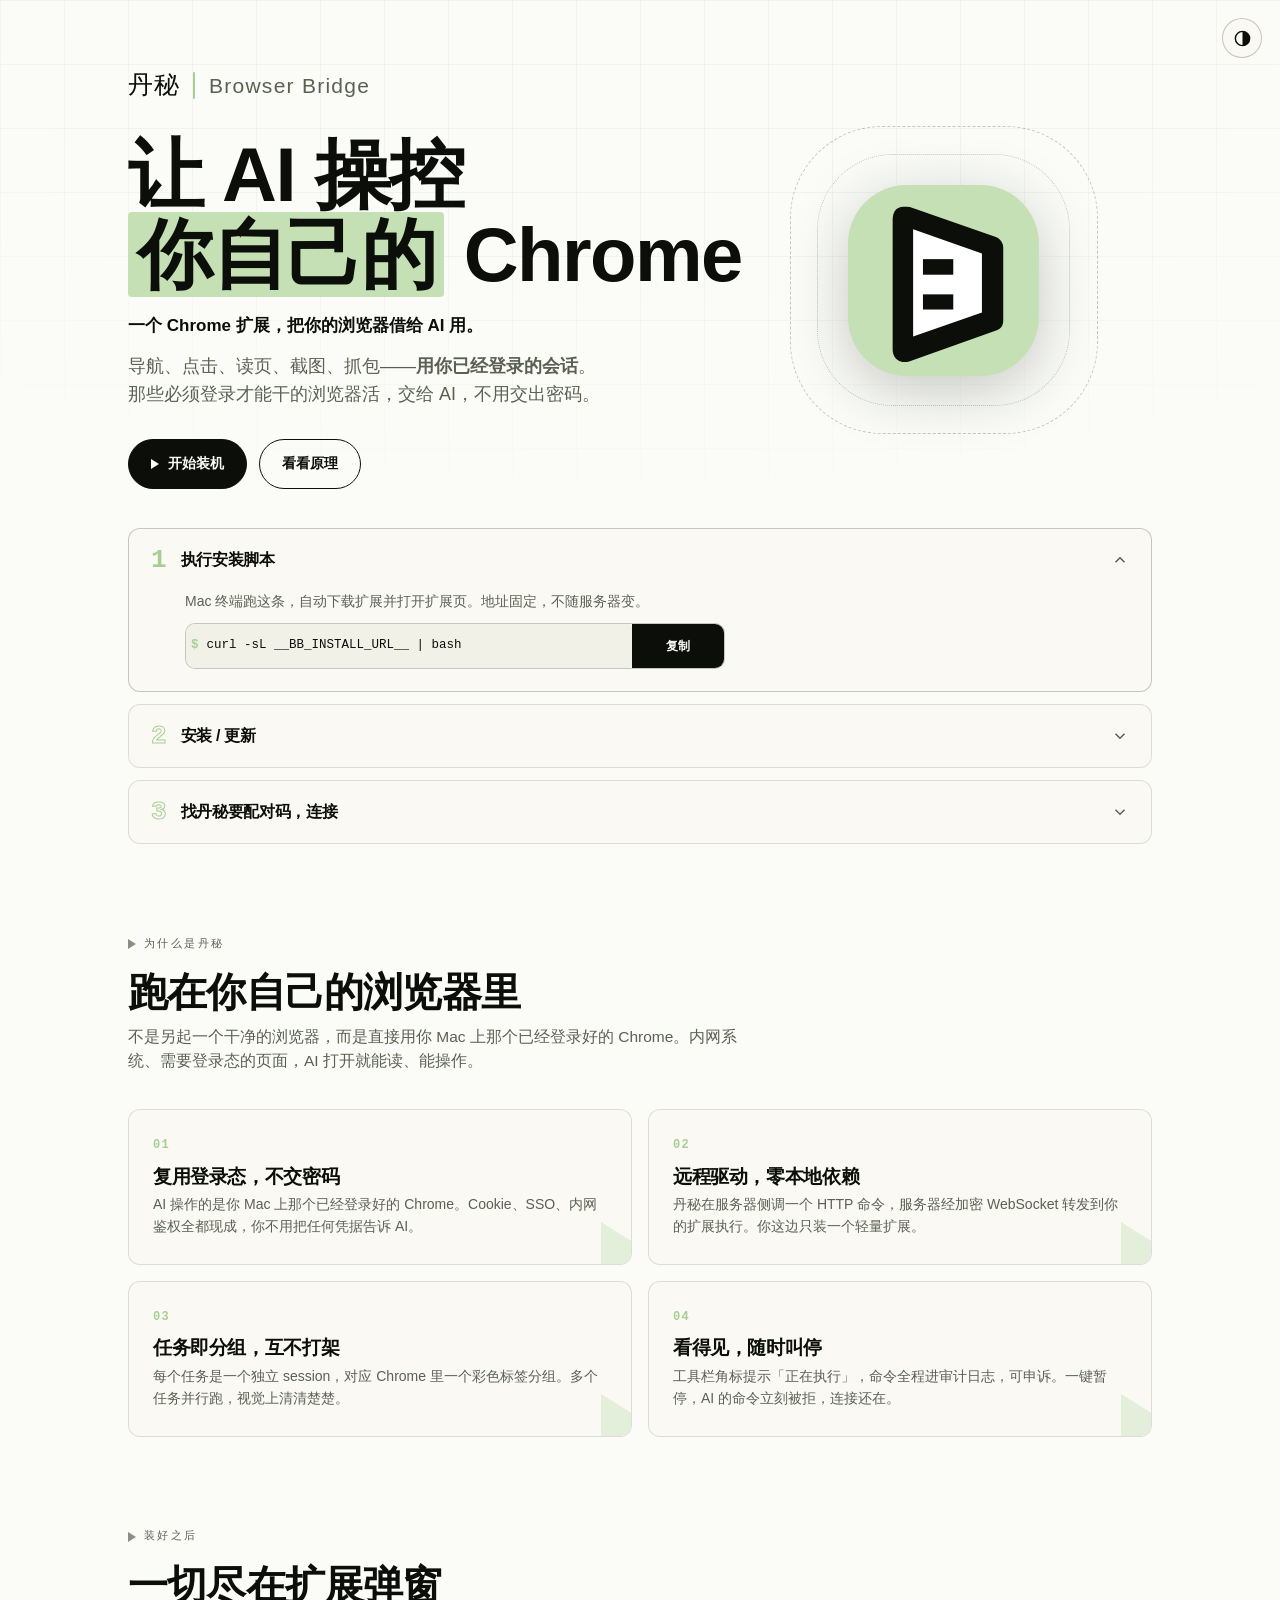
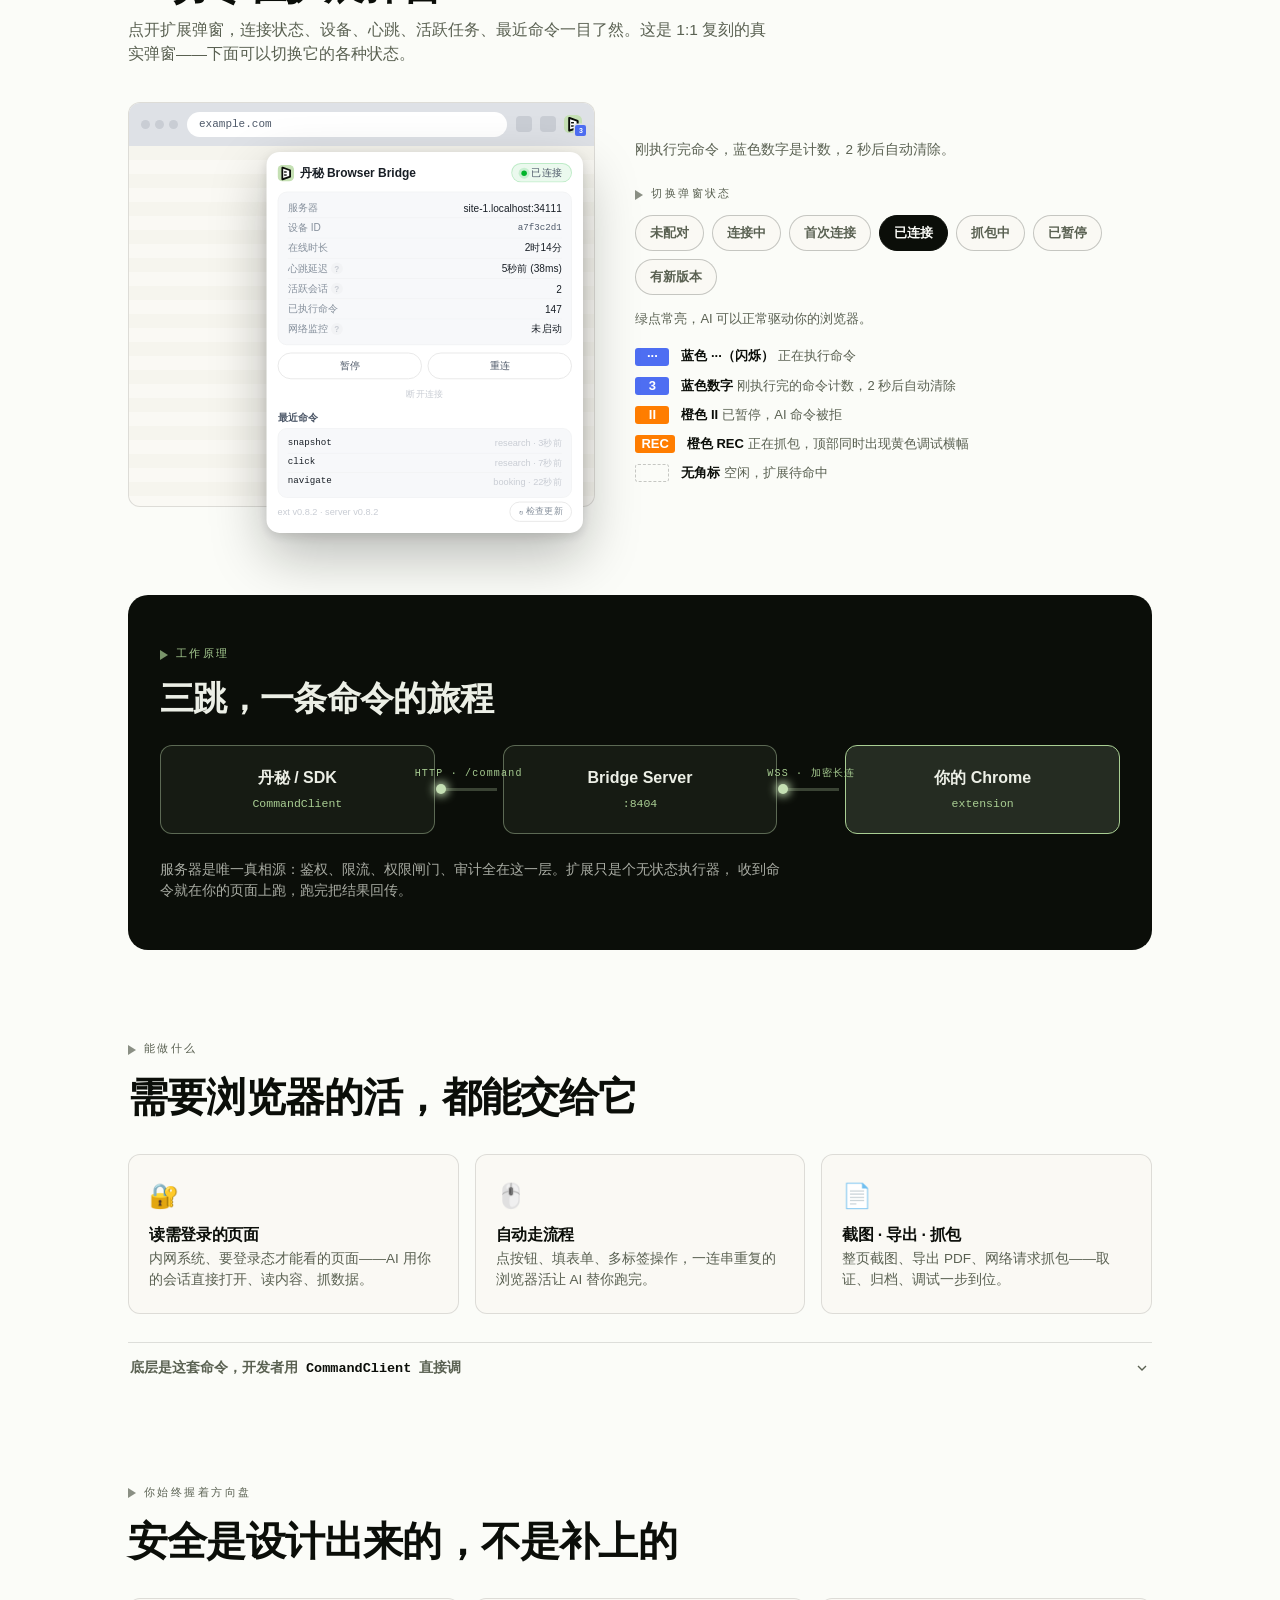
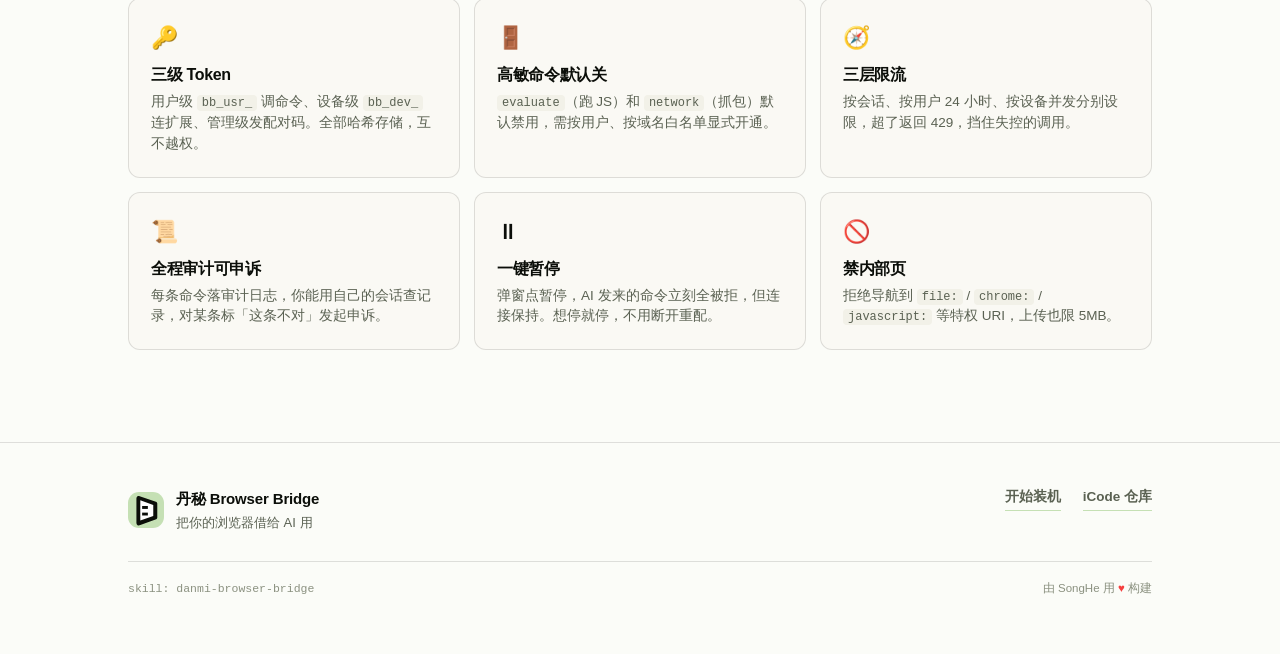
==== commit 61576a28: "chore: change default server port 8403 -> 8404 8403 collides with a running instance on dev hosts; m" ====
--- a/web/index.html
+++ b/web/index.html
@@ -811,7 +811,7 @@
                 <div class="pp-card">
                   <p class="pp-hint">输入服务器地址和配对码以连接浏览器</p>
                   <label class="pp-flabel">服务器地址</label>
-                  <input class="pp-input" id="step3-server" value="http://your-server:8403" readonly>
+                  <input class="pp-input" id="step3-server" value="http://your-server:8404" readonly>
                   <label class="pp-flabel">配对码</label>
                   <input class="pp-input" placeholder="输入 6 位配对码" readonly>
                   <button class="pp-btn pp-btn-primary">连接</button>
@@ -931,7 +931,7 @@
               </div>
               <div class="pp-main" id="pp-main">
                 <div class="pp-card">
-                  <div class="pp-row"><span class="pp-k">服务器</span><span class="pp-v" id="ppServer">your-server:8403</span></div>
+                  <div class="pp-row"><span class="pp-k">服务器</span><span class="pp-v" id="ppServer">your-server:8404</span></div>
                   <div class="pp-row"><span class="pp-k">设备 ID</span><span class="pp-v mono">a7f3c2d1</span></div>
                   <div class="pp-row"><span class="pp-k">在线时长</span><span class="pp-v">2时14分</span></div>
                   <div class="pp-row"><span class="pp-k">心跳延迟 <span class="pp-tip">?</span></span><span class="pp-v">5秒前 (38ms)</span></div>
@@ -960,7 +960,7 @@
               <div class="pp-card">
                 <p class="pp-hint">输入服务器地址和配对码以连接浏览器</p>
                 <label class="pp-flabel">服务器地址</label>
-                <input class="pp-input" id="pp-pair-server" value="http://your-server:8403" readonly>
+                <input class="pp-input" id="pp-pair-server" value="http://your-server:8404" readonly>
                 <label class="pp-flabel">配对码</label>
                 <input class="pp-input" placeholder="输入 6 位配对码" readonly>
                 <button class="pp-btn pp-btn-primary">连接</button>
@@ -1014,7 +1014,7 @@
         <div class="wire"><span class="proto">HTTP · /command</span><span class="signal"></span></div>
         <div class="node">
           <div class="nt">Bridge Server</div>
-          <div class="ns">:8403</div>
+          <div class="ns">:8404</div>
         </div>
         <div class="wire"><span class="proto">WSS · 加密长连</span><span class="signal"></span></div>
         <div class="node you">
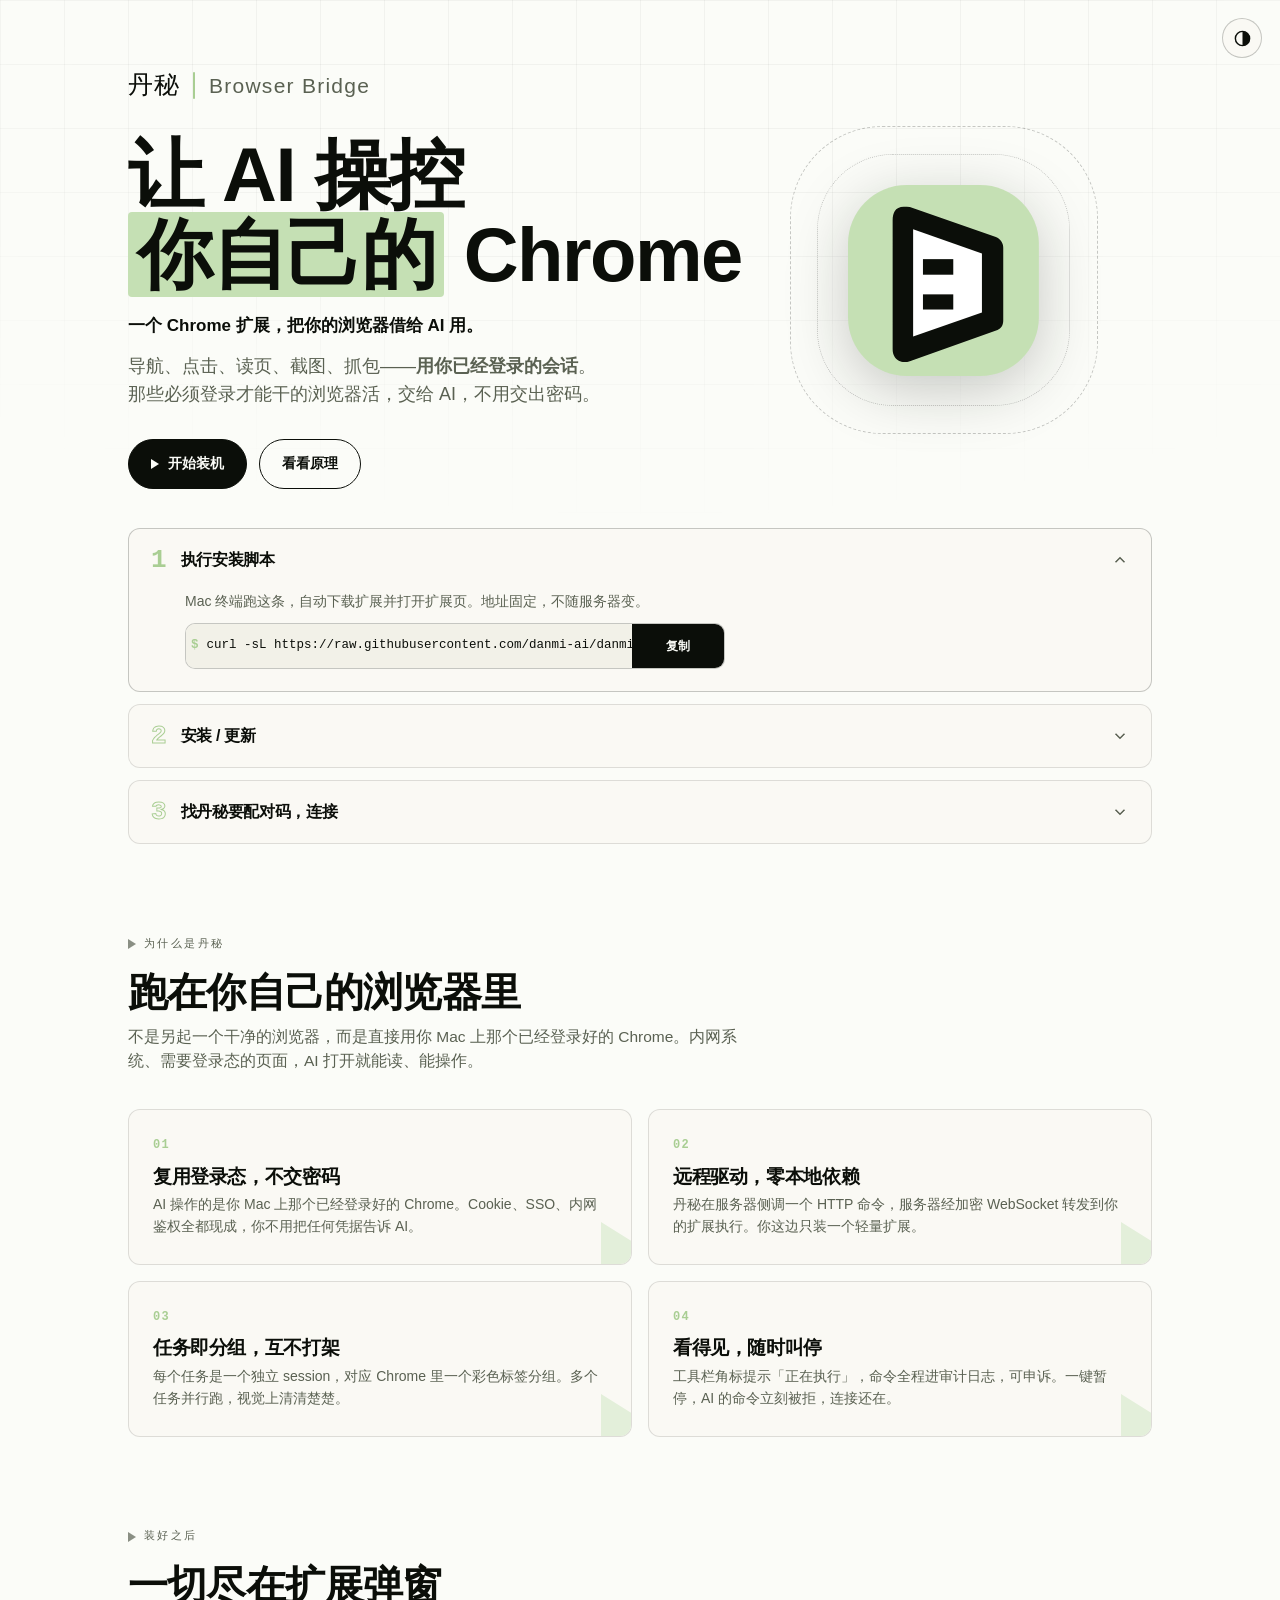
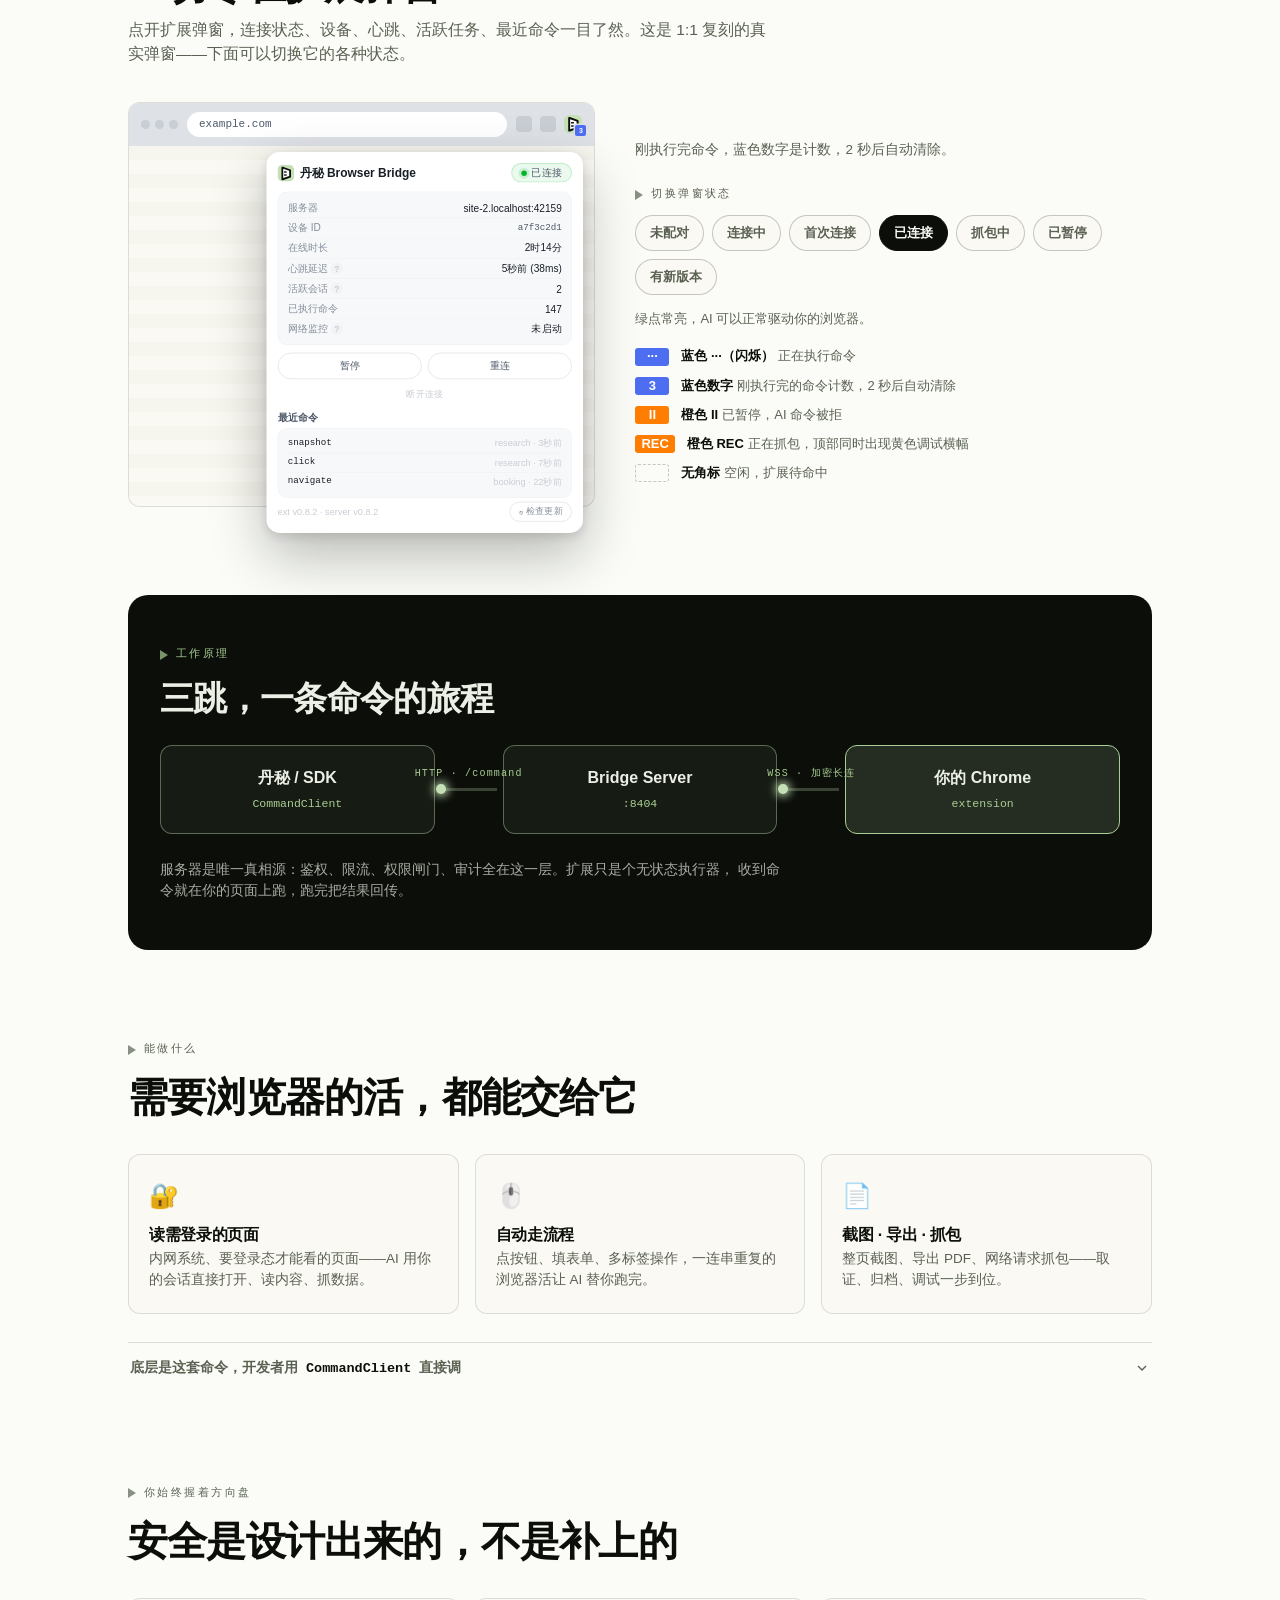
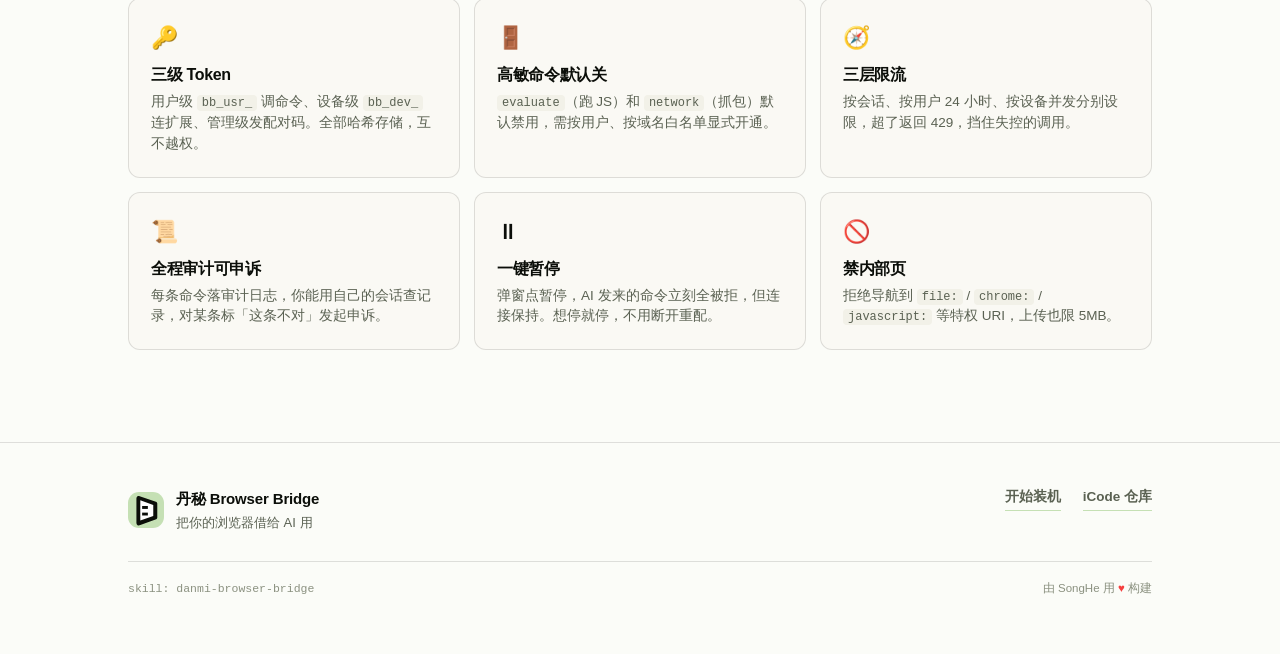
==== commit d6cc0aaf: "feat(oss): point extension distribution at GitHub (Release + raw install.sh) - extension/src/config." ====
--- a/web/index.html
+++ b/web/index.html
@@ -1163,10 +1163,10 @@
     btn.addEventListener('click', () => { cur = order[cur]; localStorage.setItem(KEY, cur); apply(cur); });
   })();
 
-  // —— 装机命令：发布时由 internal 发布脚本替换占位符为真实地址；
-  //    与 server IP 解耦，永久有效。开源默认占位，自托管时改这两行或走发布替换。——
-  const BB_DISCOVERY = '__BB_DISCOVERY_URL__';
-  const BB_INSTALL_CMD = 'curl -sL __BB_INSTALL_URL__ | bash';
+  // —— 装机命令：开源版从 GitHub 安装；discovery 开源版不用（自托管在弹窗手填 server）。
+  //    （internal 发布脚本会把这些 GitHub 地址替换成 BOS 地址。）——
+  const BB_DISCOVERY = '';
+  const BB_INSTALL_CMD = 'curl -sL https://raw.githubusercontent.com/danmi-ai/danmi-browser-bridge/master/web/install.sh | bash';
 
   (function setInstallCmd() {
     const s1 = document.getElementById('step1cmd'); if (s1) s1.textContent = BB_INSTALL_CMD;
@@ -1191,14 +1191,15 @@
       if (o && o.startsWith('http') && !o.includes('example.com')) base = o.replace(/\/static\/?$/, '');
     } catch (_) {}
     if (base) { applyServerDisplay(base); return; }
+    if (!BB_DISCOVERY) return;  // 开源版无中心 discovery — popup 手填 server
     fetch(BB_DISCOVERY + '?t=' + Date.now(), { cache: 'no-store' })
       .then(r => r.ok ? r.json() : null)
       .then(d => { if (d && d.server_url) applyServerDisplay(d.server_url.replace(/\/$/, '')); })
       .catch(() => {});
   })();
 
-  // —— footer 版本号：始终从 discovery 锚点读 server_version ——
-  fetch(BB_DISCOVERY + '?t=' + Date.now(), { cache: 'no-store' })
+  // —— footer 版本号：从 discovery 锚点读 server_version（开源版无 discovery 则跳过）——
+  if (BB_DISCOVERY) fetch(BB_DISCOVERY + '?t=' + Date.now(), { cache: 'no-store' })
     .then(r => r.ok ? r.json() : null)
     .then(d => {
       const v = d && (d.server_version || (d.extension && d.extension.current_version));
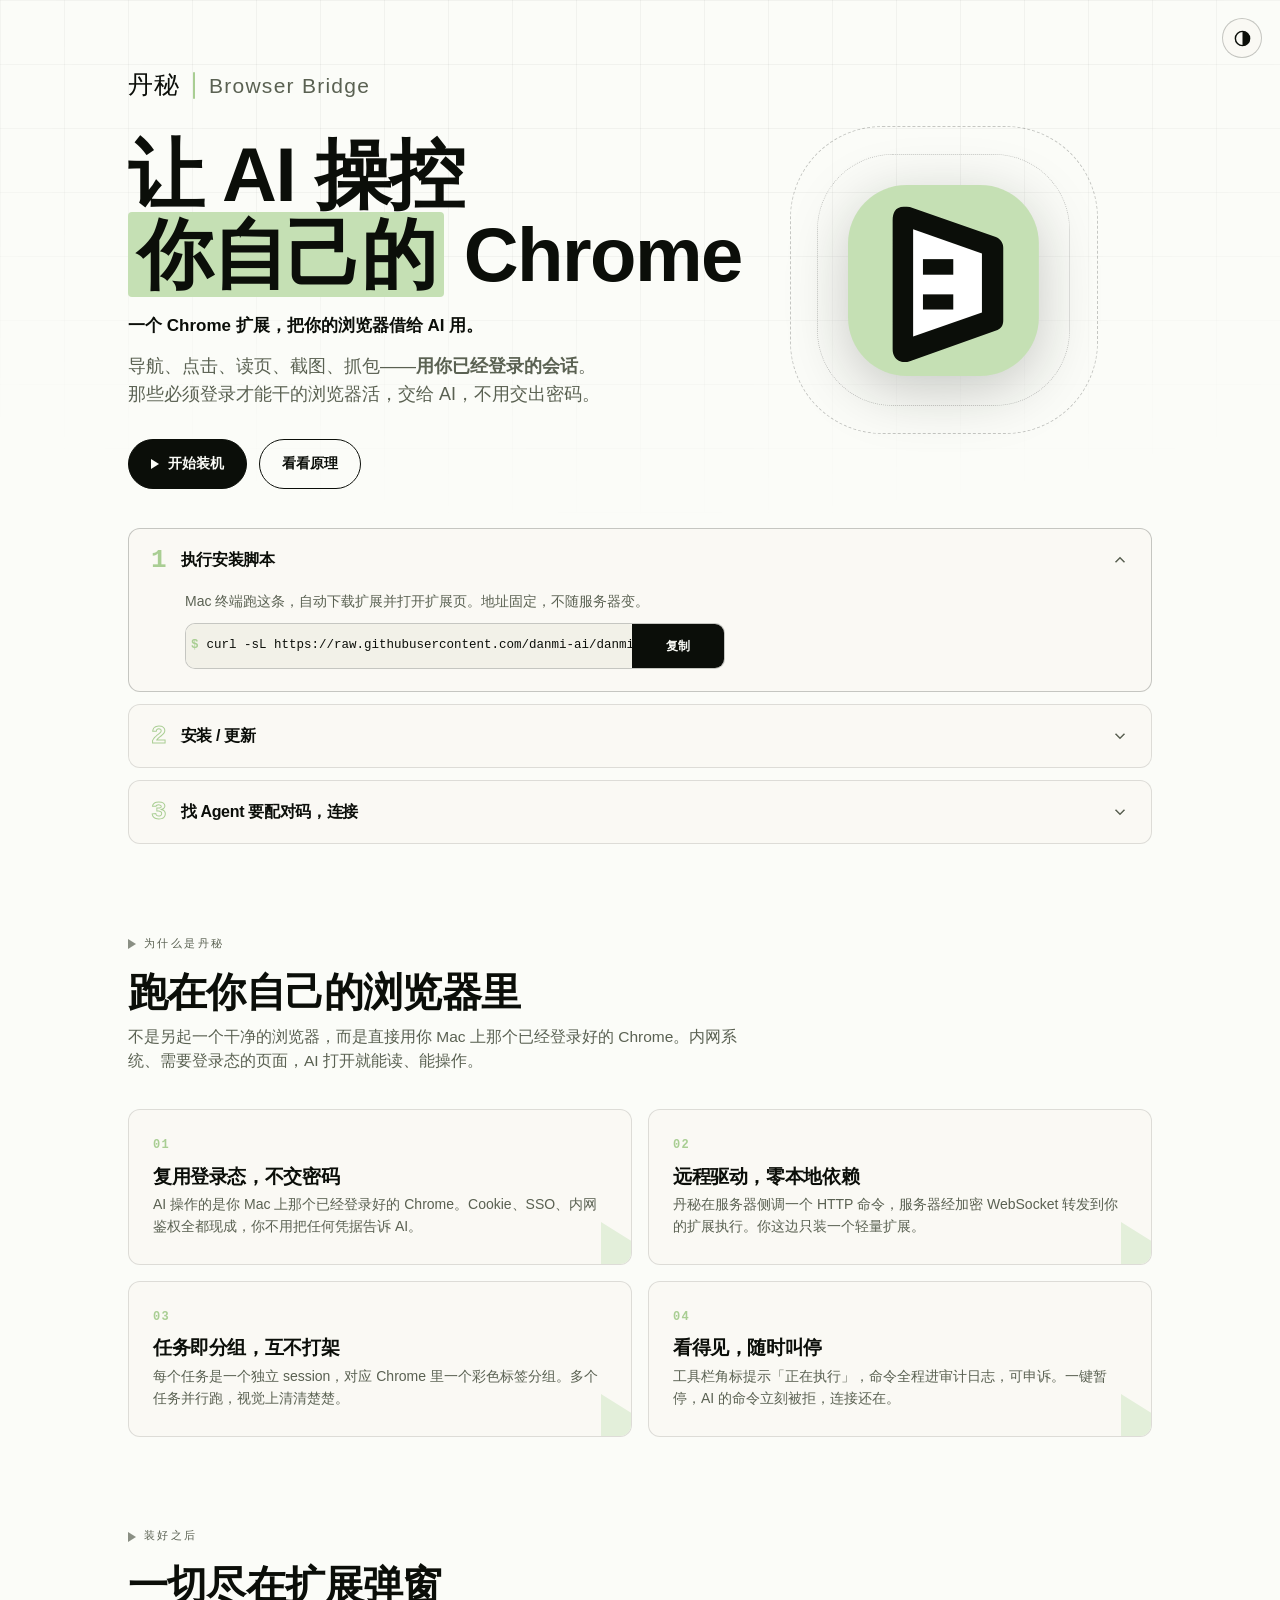
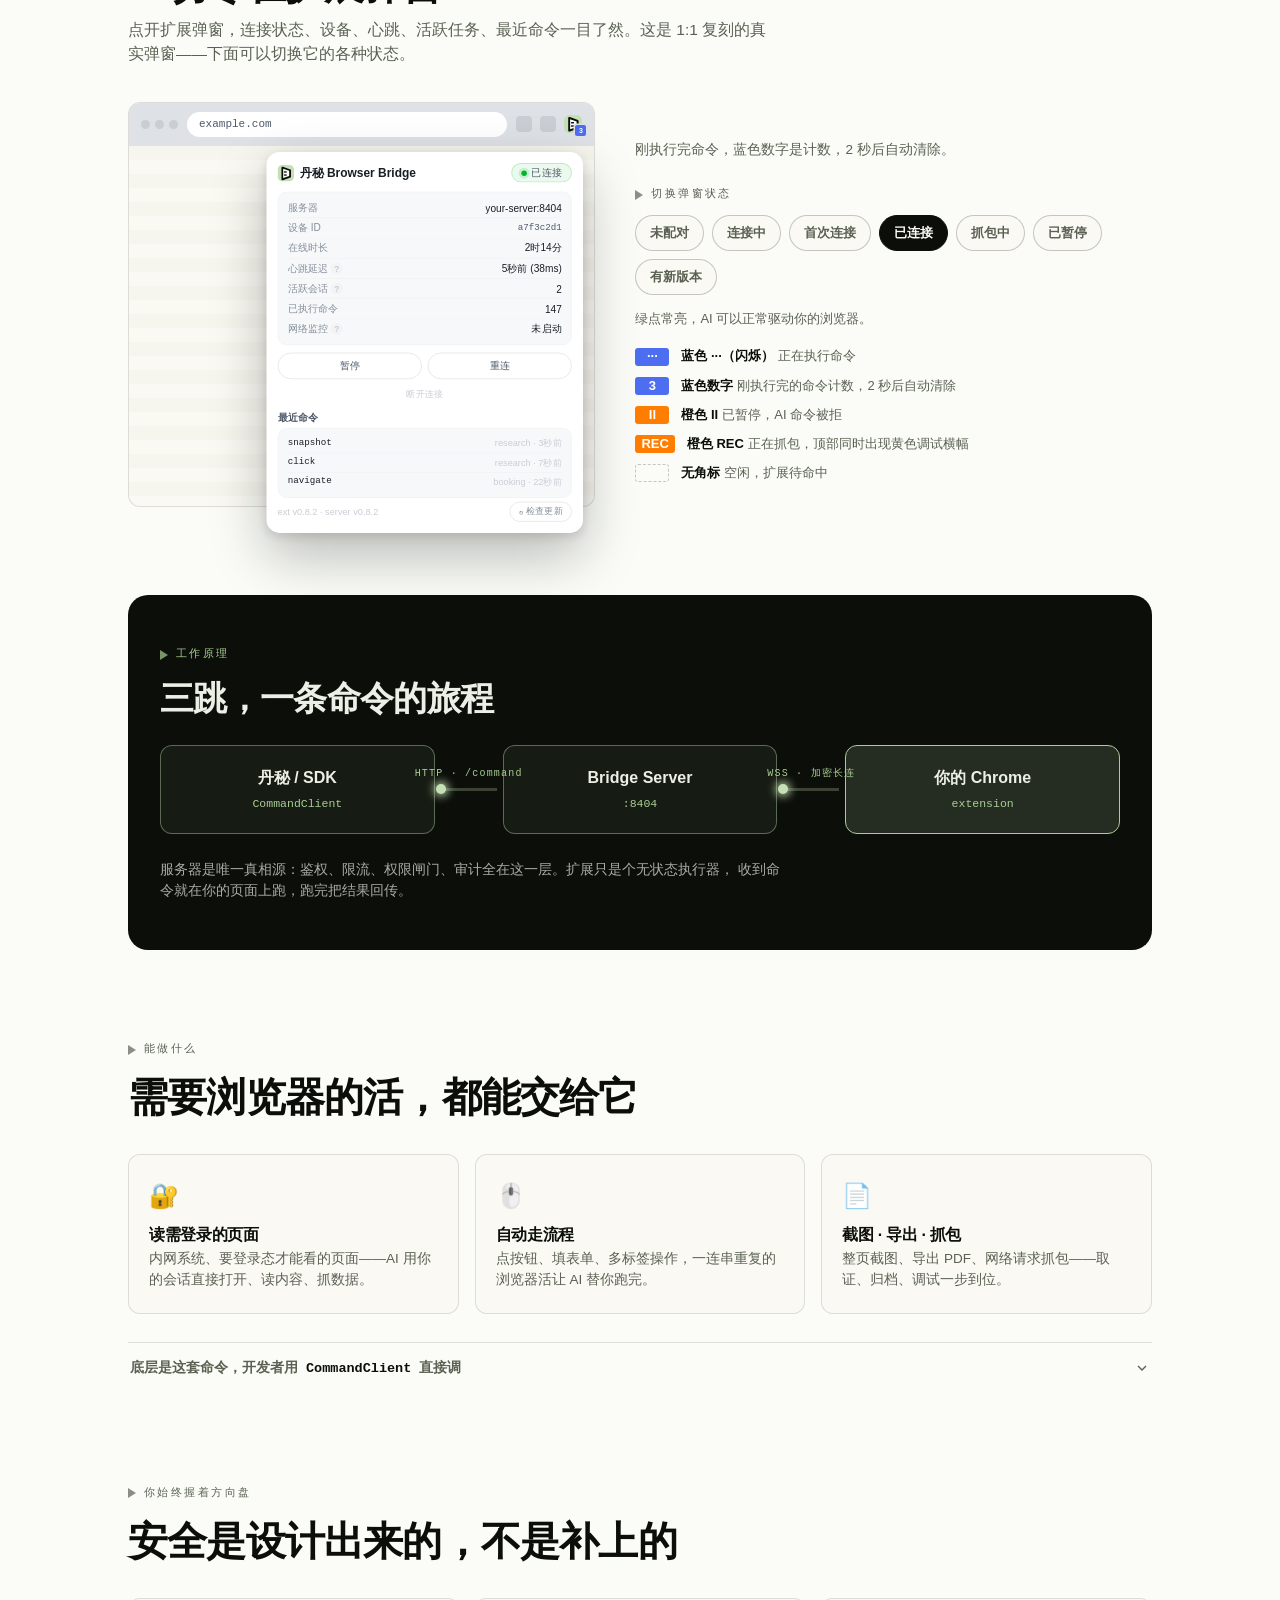
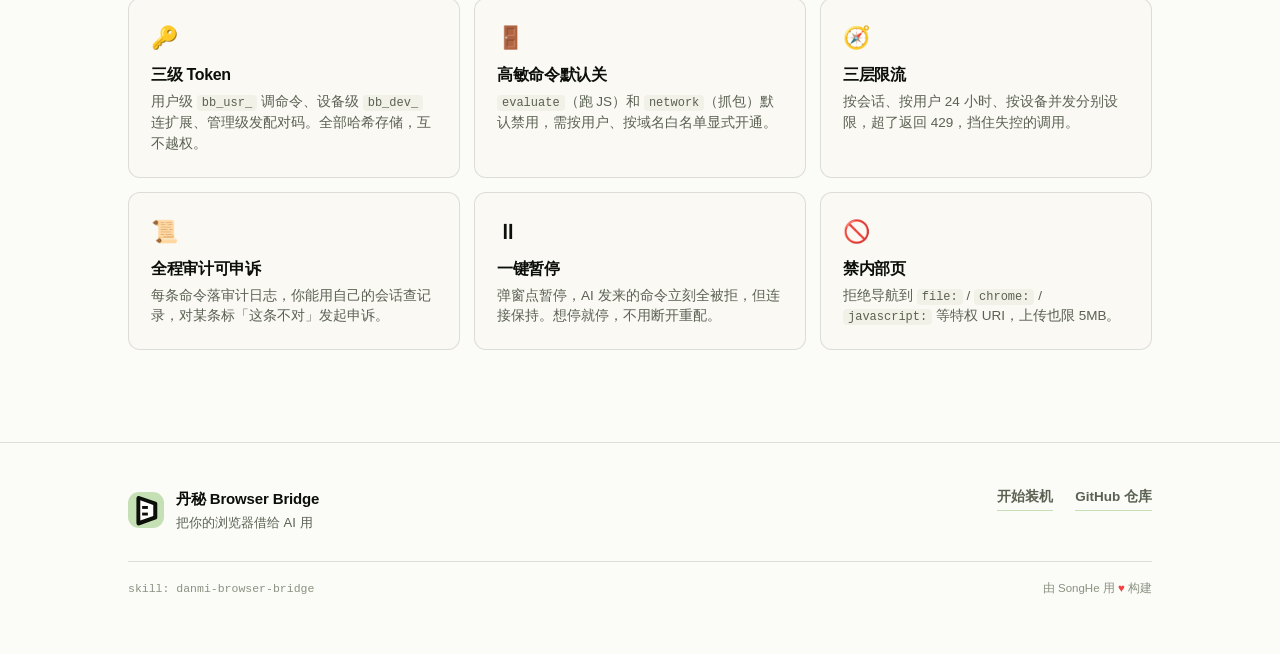
==== commit ee6a0199: "feat(oss): GitHub Pages landing + de-internalize the page - .github/workflows/pages.yml: deploy web/" ====
--- a/web/index.html
+++ b/web/index.html
@@ -791,15 +791,15 @@
         </div></div></div>
       </div>
 
-      <!-- 步骤 3：找丹秘要配对码 + popup 标注 -->
+      <!-- 步骤 3：找 Agent 要配对码 + popup 标注 -->
       <div class="step">
         <button class="step-head" type="button">
           <span class="sn">3</span>
-          <h3>找丹秘要配对码，连接</h3>
+          <h3>找 Agent 要配对码，连接</h3>
           <svg class="chev" viewBox="0 0 24 24" fill="none" stroke="currentColor" stroke-width="2"><path d="M6 9l6 6 6-6"/></svg>
         </button>
         <div class="step-body"><div class="inner"><div class="pad">
-          <p>@ 丹秘说一句「<b>连接我的浏览器，给我配对码</b>」，拿到 6 位码后点工具栏绿图标，填进弹窗：</p>
+          <p>跟你的 Agent 说一句「<b>连接我的浏览器，给我配对码</b>」，拿到 6 位码后点工具栏绿图标，填进弹窗：</p>
           <div class="pair-demo">
             <!-- 严格复用原型区「未配对」状态：结构/文案与 #pp-view-pairing 一致 -->
             <div class="popup" style="margin:0;">
@@ -820,8 +820,8 @@
             </div>
             <!-- 标注 -->
             <div class="annot">
-              <div class="annot-row"><span class="annot-num">1</span><div class="t"><b>服务器地址</b><span>已自动获取，无需手填</span></div></div>
-              <div class="annot-row"><span class="annot-num">2</span><div class="t"><b>粘贴配对码</b><span>丹秘发的 6 位码，30 分钟内有效</span></div></div>
+              <div class="annot-row"><span class="annot-num">1</span><div class="t"><b>服务器地址</b><span>填你自托管的 server，如 http://your-host:8404</span></div></div>
+              <div class="annot-row"><span class="annot-num">2</span><div class="t"><b>粘贴配对码</b><span>Agent 发的 6 位码，30 分钟内有效</span></div></div>
               <div class="annot-row"><span class="annot-num">3</span><div class="t"><b>点「连接」</b><span>弹窗变绿即成功</span></div></div>
             </div>
           </div>
@@ -1139,7 +1139,7 @@
       </div>
       <div class="foot-links">
         <a href="#install">开始装机</a>
-        <a href="https://console.cloud.baidu-int.com/devops/icode/repos/baidu/personal-code/danmi-broswer-bridge/tree/master" target="_blank" rel="noopener">iCode 仓库</a>
+        <a href="https://github.com/danmi-ai/danmi-browser-bridge" target="_blank" rel="noopener">GitHub 仓库</a>
       </div>
     </div>
     <div class="foot-bottom">
@@ -1163,50 +1163,16 @@
     btn.addEventListener('click', () => { cur = order[cur]; localStorage.setItem(KEY, cur); apply(cur); });
   })();
 
-  // —— 装机命令：开源版从 GitHub 安装；discovery 开源版不用（自托管在弹窗手填 server）。
-  //    （internal 发布脚本会把这些 GitHub 地址替换成 BOS 地址。）——
-  const BB_DISCOVERY = '';
+  // —— 装机命令（开源版从 GitHub 安装；server 地址在扩展弹窗里手填）——
   const BB_INSTALL_CMD = 'curl -sL https://raw.githubusercontent.com/danmi-ai/danmi-browser-bridge/master/web/install.sh | bash';
 
   (function setInstallCmd() {
     const s1 = document.getElementById('step1cmd'); if (s1) s1.textContent = BB_INSTALL_CMD;
+    const ppUpd = document.getElementById('pp-upd-cmd'); if (ppUpd) ppUpd.textContent = BB_INSTALL_CMD;
     window.__installCmd = BB_INSTALL_CMD;
   })();
-
-  // —— popup 仿真里展示的 server 地址：优先 location.origin，脱离 server 打开
-  //    时异步从 BOS 锚点拿当前地址（仅用于展示，不影响装机命令）——
-  function applyServerDisplay(base) {
-    const hostOnly = base.replace(/^https?:\/\//, '');
-    const pp = document.getElementById('ppServer'); if (pp) pp.textContent = hostOnly;
-    const ppPair = document.getElementById('pp-pair-server'); if (ppPair) ppPair.value = base;
-    const ppUpd = document.getElementById('pp-upd-cmd'); if (ppUpd) ppUpd.textContent = BB_INSTALL_CMD;
-    const demo = document.getElementById('step3-server'); if (demo) demo.value = base;
-  }
-
-  (function () {
-    let base = null;
-    try {
-      const o = location.origin;
-      // 仅当由真实 server 托管时用 origin（占位 host 与本地除外）
-      if (o && o.startsWith('http') && !o.includes('example.com')) base = o.replace(/\/static\/?$/, '');
-    } catch (_) {}
-    if (base) { applyServerDisplay(base); return; }
-    if (!BB_DISCOVERY) return;  // 开源版无中心 discovery — popup 手填 server
-    fetch(BB_DISCOVERY + '?t=' + Date.now(), { cache: 'no-store' })
-      .then(r => r.ok ? r.json() : null)
-      .then(d => { if (d && d.server_url) applyServerDisplay(d.server_url.replace(/\/$/, '')); })
-      .catch(() => {});
-  })();
-
-  // —— footer 版本号：从 discovery 锚点读 server_version（开源版无 discovery 则跳过）——
-  if (BB_DISCOVERY) fetch(BB_DISCOVERY + '?t=' + Date.now(), { cache: 'no-store' })
-    .then(r => r.ok ? r.json() : null)
-    .then(d => {
-      const v = d && (d.server_version || (d.extension && d.extension.current_version));
-      const el = document.getElementById('foot-ver');
-      if (v && el) el.textContent = '· v' + v;
-    })
-    .catch(() => {});
+  // 开源版无中心服务发现：popup 仿真里的 server 地址用静态占位
+  // （http://your-server:8404），不做任何自动探测——用户在扩展弹窗手填自己的 server。
 
   // —— popup 原型状态机：切换标签驱动弹窗各状态 ——
   (function () {
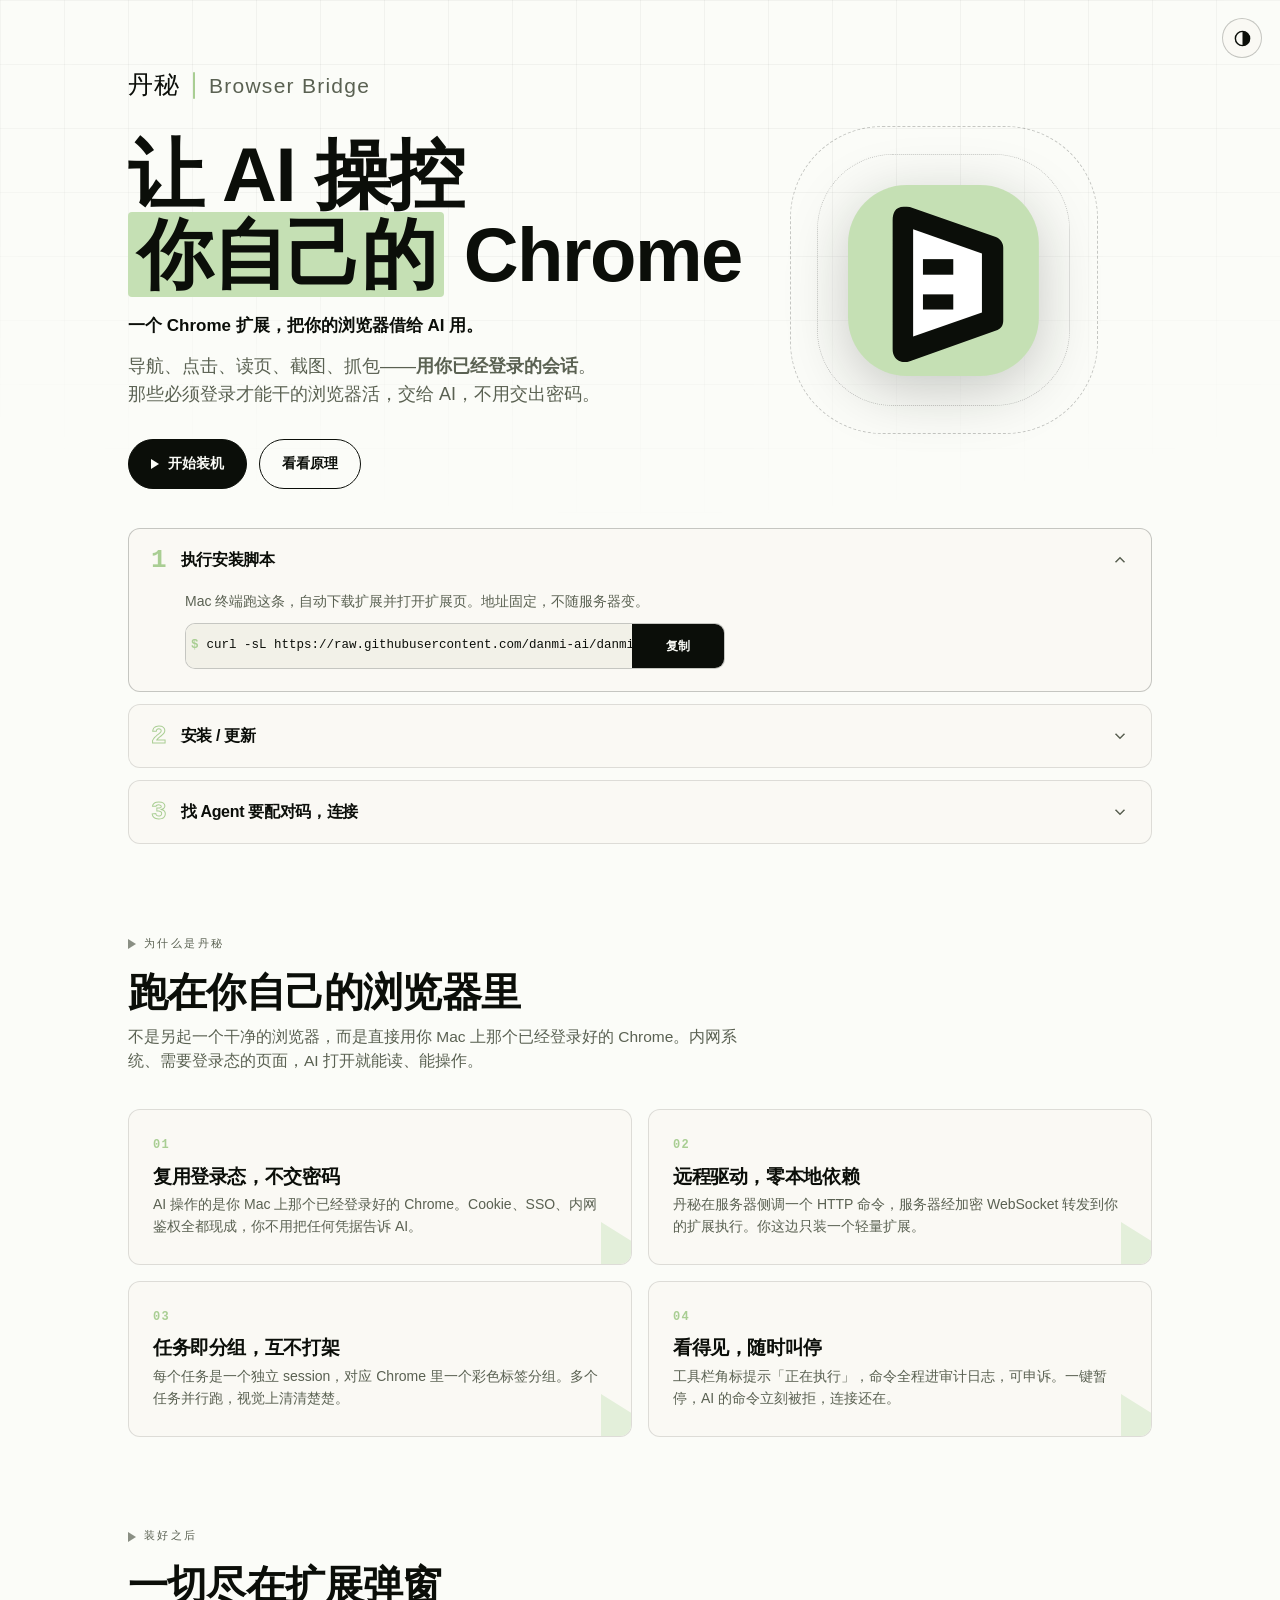
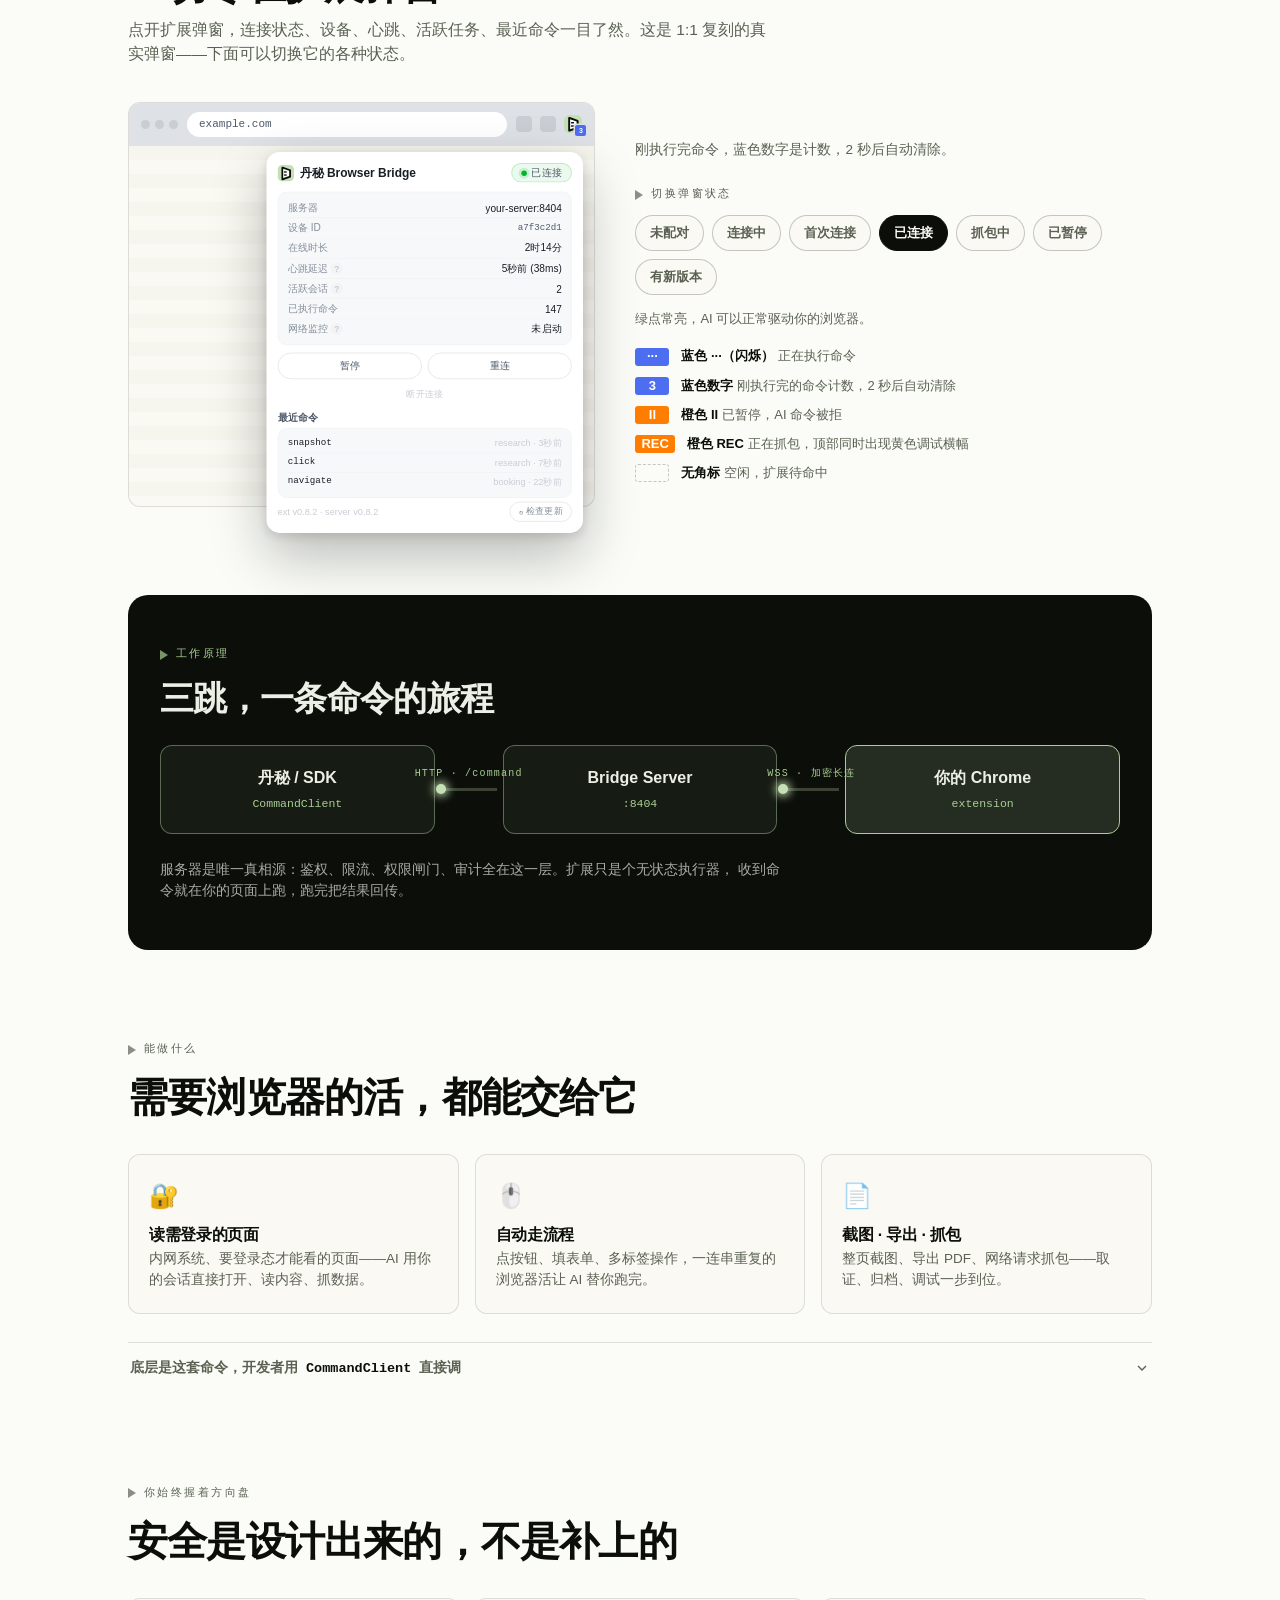
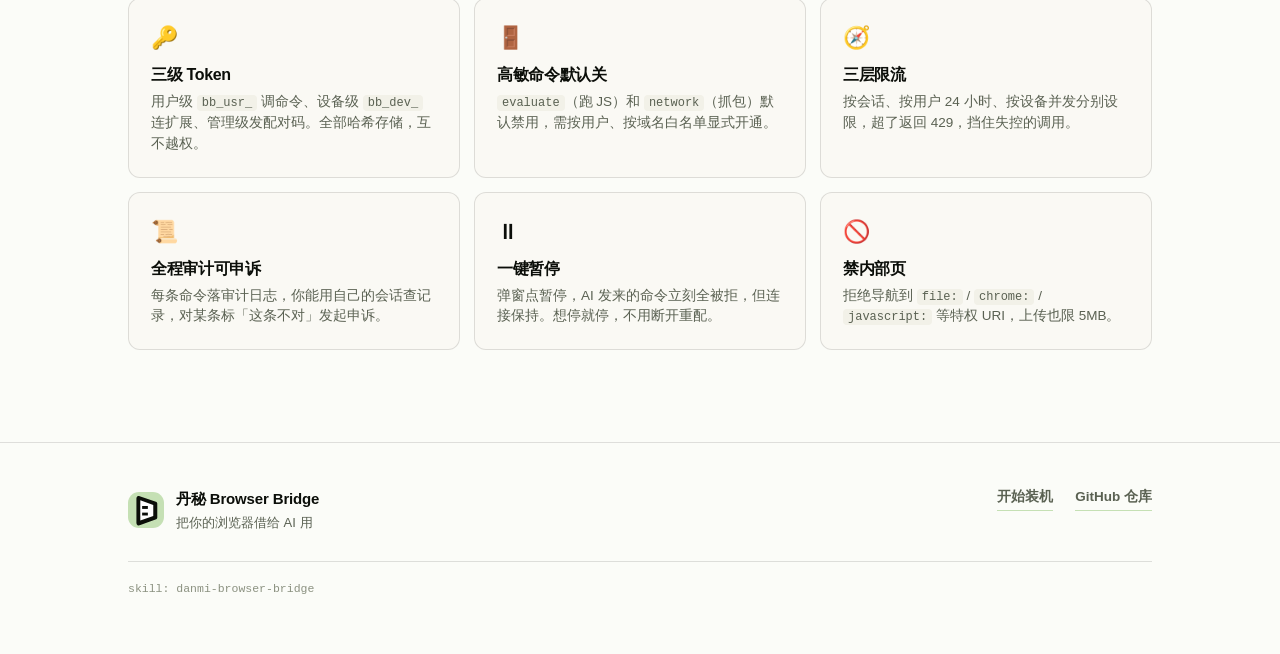
==== commit 9e780076: "chore(web): remove the author-credit line from the footer Co-Authored-By: Claude Opus 4.8 (1M contex" ====
--- a/web/index.html
+++ b/web/index.html
@@ -1144,7 +1144,6 @@
     </div>
     <div class="foot-bottom">
       <span class="mono">skill: danmi-browser-bridge <span id="foot-ver"></span></span>
-      <span class="foot-credit">由 SongHe 用 <span class="heart">♥</span> 构建</span>
     </div>
   </div>
 </footer>
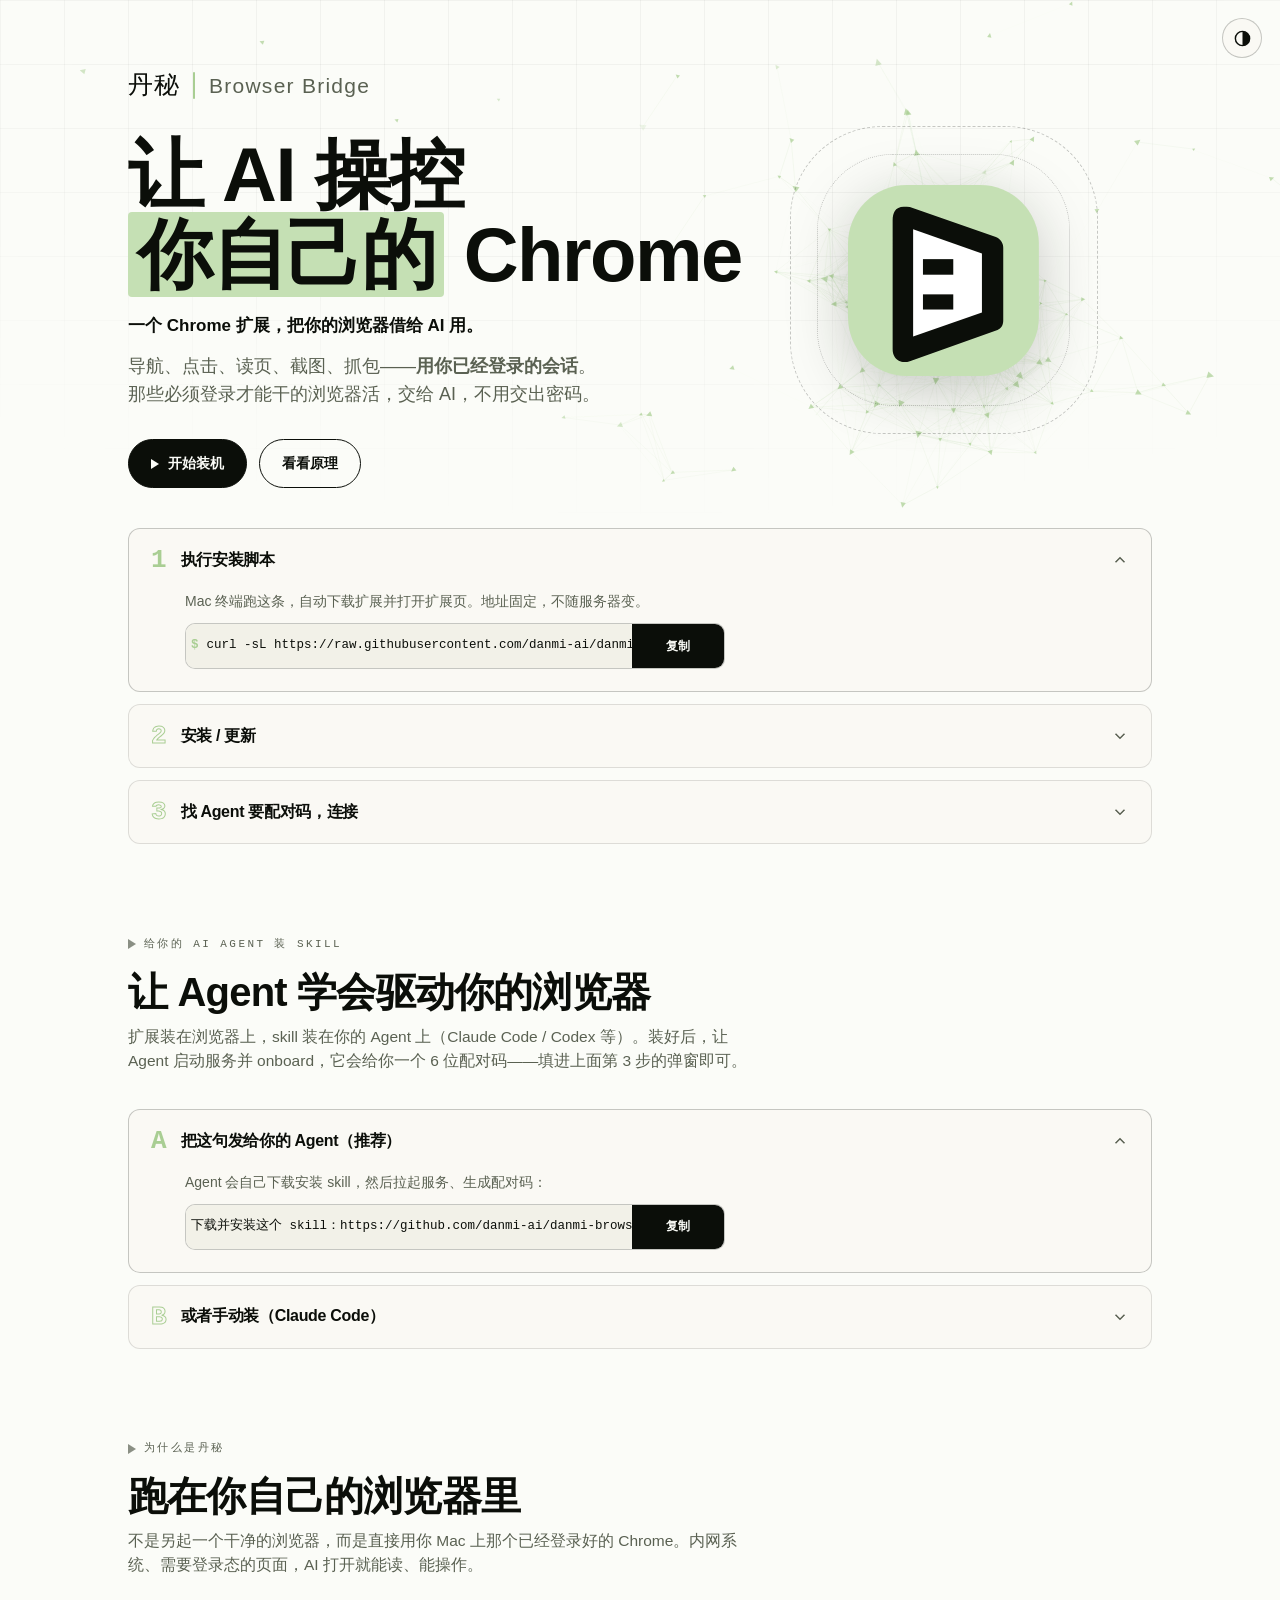
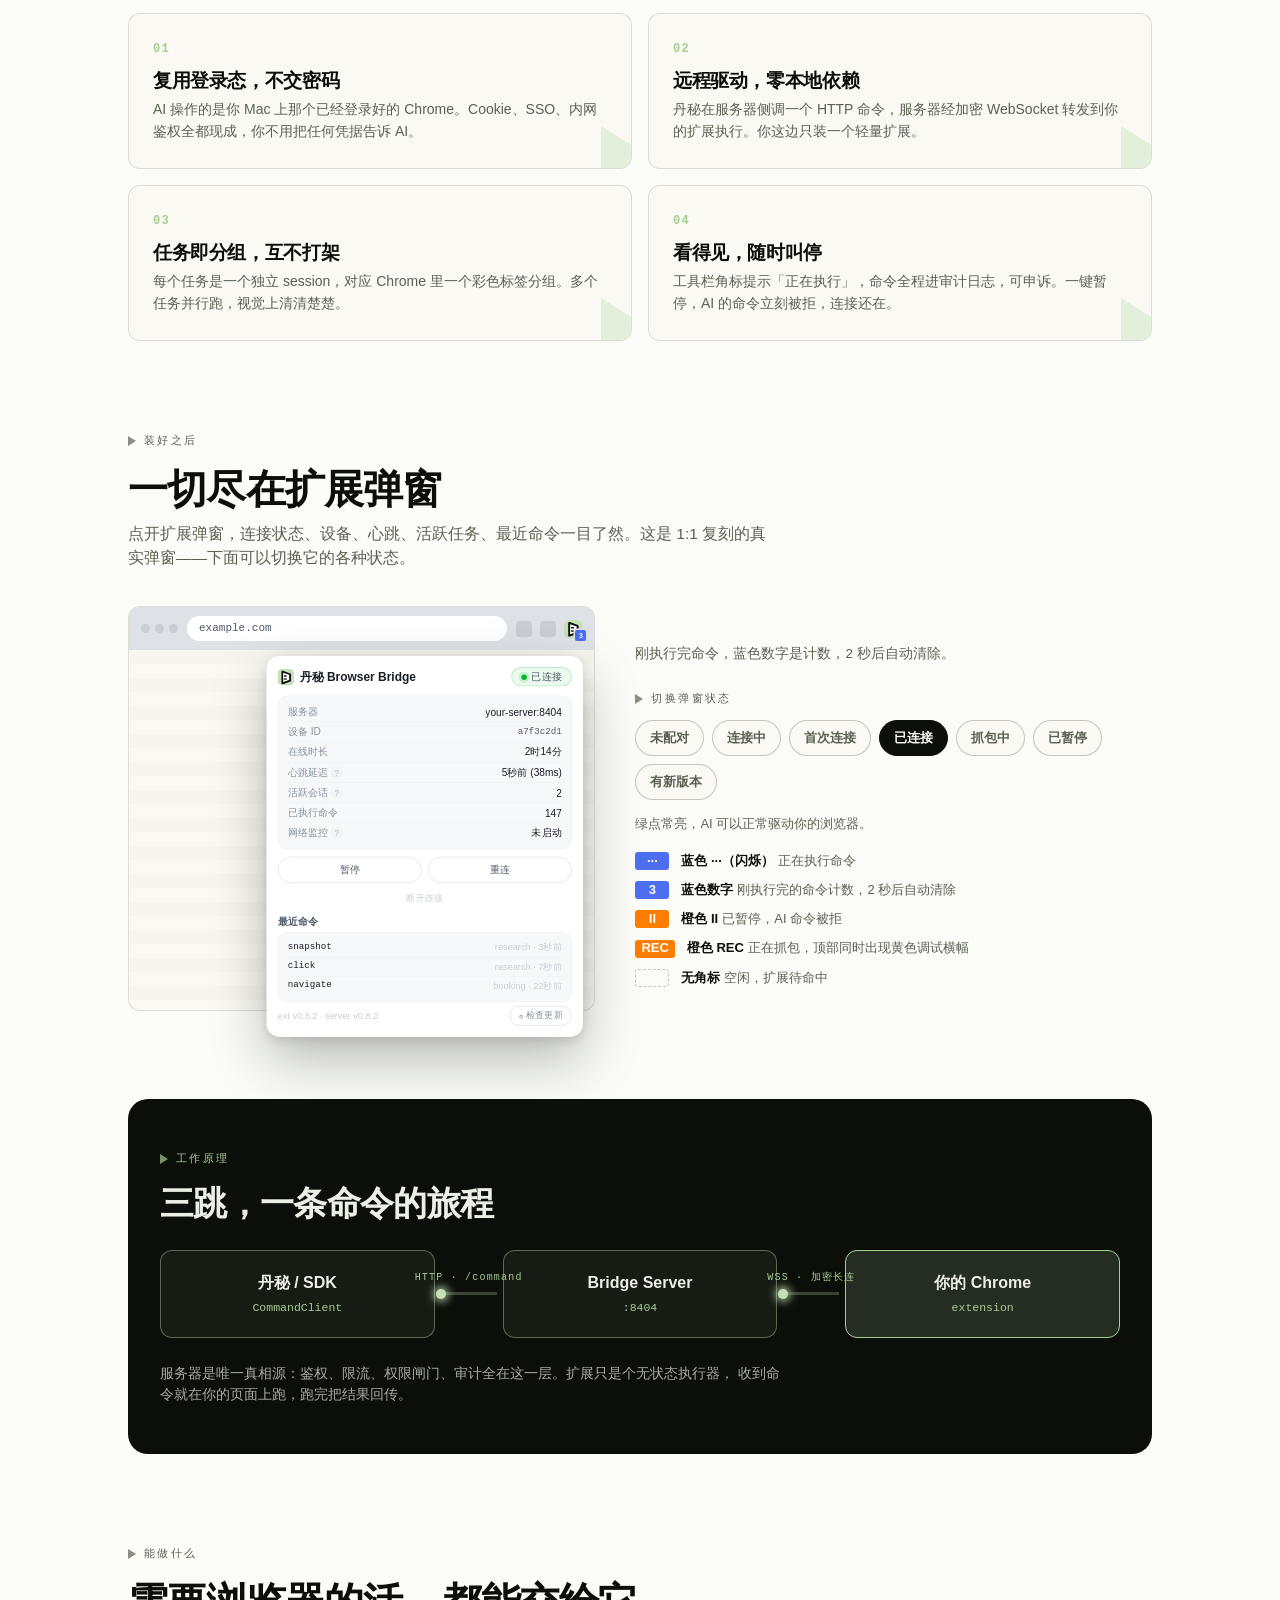
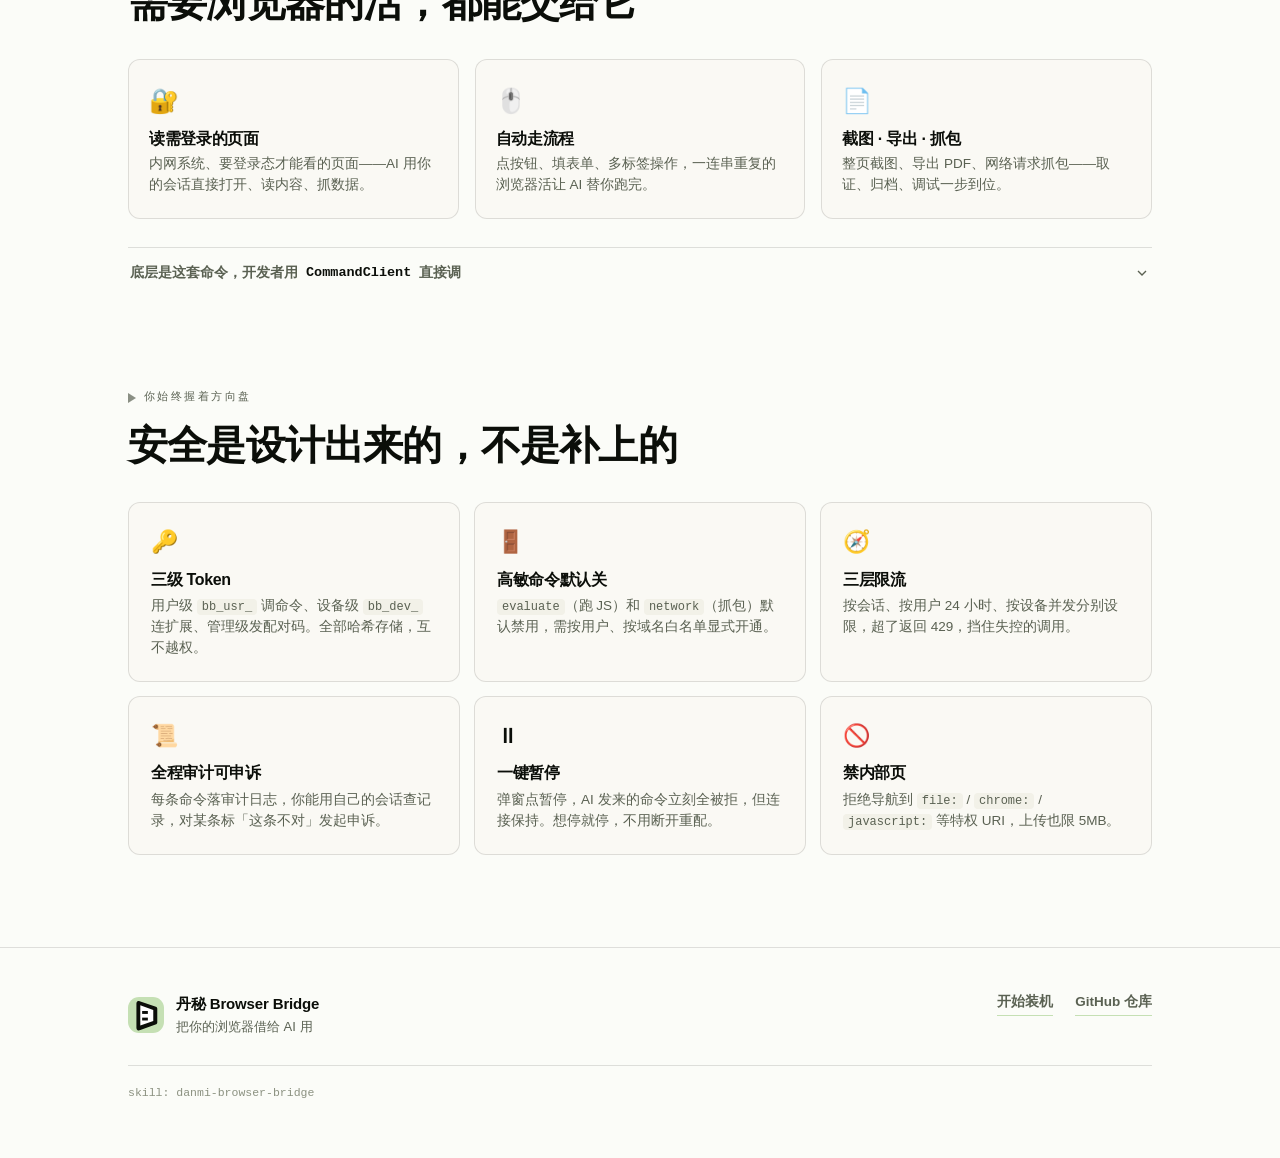
==== commit 69ccfaa6: "feat(skill): single-user self-host onboarding + skill packaging - SKILL.md: rewrite for single-user " ====
--- a/web/index.html
+++ b/web/index.html
@@ -825,6 +825,51 @@
               <div class="annot-row"><span class="annot-num">3</span><div class="t"><b>点「连接」</b><span>弹窗变绿即成功</span></div></div>
             </div>
           </div>
+        </div></div></div>
+      </div>
+    </div>
+  </div>
+</section>
+
+<!-- ============== 给 Agent 装 skill ============== -->
+<section id="skill">
+  <div class="wrap">
+    <div class="sec-head">
+      <div class="label">给你的 AI Agent 装 skill</div>
+      <h2>让 Agent 学会驱动你的浏览器</h2>
+      <p>扩展装在浏览器上，skill 装在你的 Agent 上（Claude Code / Codex 等）。装好后，让 Agent 启动服务并 onboard，它会给你一个 6 位配对码——填进上面第 3 步的弹窗即可。</p>
+    </div>
+    <div class="steps">
+      <!-- 推荐：直接把这句发给 Agent -->
+      <div class="step open">
+        <button class="step-head" type="button">
+          <span class="sn">A</span>
+          <h3>把这句发给你的 Agent（推荐）</h3>
+          <svg class="chev" viewBox="0 0 24 24" fill="none" stroke="currentColor" stroke-width="2"><path d="M6 9l6 6 6-6"/></svg>
+        </button>
+        <div class="step-body"><div class="inner"><div class="pad">
+          <p>Agent 会自己下载安装 skill，然后拉起服务、生成配对码：</p>
+          <div class="cmd-pill" style="margin-top:0;">
+            <code><span id="skillPrompt">下载并安装这个 skill …</span></code>
+            <button id="copySkillPrompt" onclick="copySkillPrompt()">复制</button>
+          </div>
+        </div></div></div>
+      </div>
+
+      <!-- 手动：Claude Code 一行命令 -->
+      <div class="step">
+        <button class="step-head" type="button">
+          <span class="sn">B</span>
+          <h3>或者手动装（Claude Code）</h3>
+          <svg class="chev" viewBox="0 0 24 24" fill="none" stroke="currentColor" stroke-width="2"><path d="M6 9l6 6 6-6"/></svg>
+        </button>
+        <div class="step-body"><div class="inner"><div class="pad">
+          <p>下载 skill 包并解压到 <code>~/.claude/skills/</code>：</p>
+          <div class="cmd-pill" style="margin-top:0;">
+            <code><span class="dollar">$</span><span id="skillManual">curl -sL …/danmi-browser-bridge.skill …</span></code>
+            <button id="copySkillManual" onclick="copySkillManual()">复制</button>
+          </div>
+          <p style="margin-bottom:0;">也可以<a id="skillDownload" href="#" download>直接下载 .skill 包</a>，其他 Agent（非 Claude）把里面的 <code>SKILL.md</code> 读进去即可。</p>
         </div></div></div>
       </div>
     </div>
@@ -1170,6 +1215,18 @@
     const ppUpd = document.getElementById('pp-upd-cmd'); if (ppUpd) ppUpd.textContent = BB_INSTALL_CMD;
     window.__installCmd = BB_INSTALL_CMD;
   })();
+
+  // —— 给 Agent 装 skill：从 GitHub Release 下载 .skill 包 ——
+  const BB_SKILL_URL = 'https://github.com/danmi-ai/danmi-browser-bridge/releases/latest/download/danmi-browser-bridge.skill';
+  const BB_SKILL_PROMPT = '下载并安装这个 skill：' + BB_SKILL_URL + '，然后启动 danmi-browser-bridge 进行 onboard';
+  const BB_SKILL_MANUAL = 'curl -sL ' + BB_SKILL_URL + ' -o /tmp/d.skill && unzip -o /tmp/d.skill -d ~/.claude/skills/ && rm /tmp/d.skill';
+  (function setSkillCmds() {
+    const p = document.getElementById('skillPrompt'); if (p) p.textContent = BB_SKILL_PROMPT;
+    const m = document.getElementById('skillManual'); if (m) m.textContent = BB_SKILL_MANUAL;
+    const d = document.getElementById('skillDownload'); if (d) d.href = BB_SKILL_URL;
+    window.__skillPrompt = BB_SKILL_PROMPT;
+    window.__skillManual = BB_SKILL_MANUAL;
+  })();
   // 开源版无中心服务发现：popup 仿真里的 server 地址用静态占位
   // （http://your-server:8404），不做任何自动探测——用户在扩展弹窗手填自己的 server。
 
@@ -1299,11 +1356,13 @@
     setTimeout(() => { btn.textContent = '复制'; btn.classList.remove('ok'); }, 1600);
   }
   async function copyStep1() { return _copyBtn('copyStep1', window.__installCmd || ''); }
+  async function copySkillPrompt() { return _copyBtn('copySkillPrompt', window.__skillPrompt || ''); }
+  async function copySkillManual() { return _copyBtn('copySkillManual', window.__skillManual || ''); }
 
   // —— 装机步骤：折叠 ——
   (function () {
     // 折叠：点步骤头切换 .open
-    document.querySelectorAll('#steps .step-head').forEach(head => {
+    document.querySelectorAll('.steps .step-head').forEach(head => {
       head.addEventListener('click', () => head.closest('.step').classList.toggle('open'));
     });
     // 能力命令清单：点切换 .open
